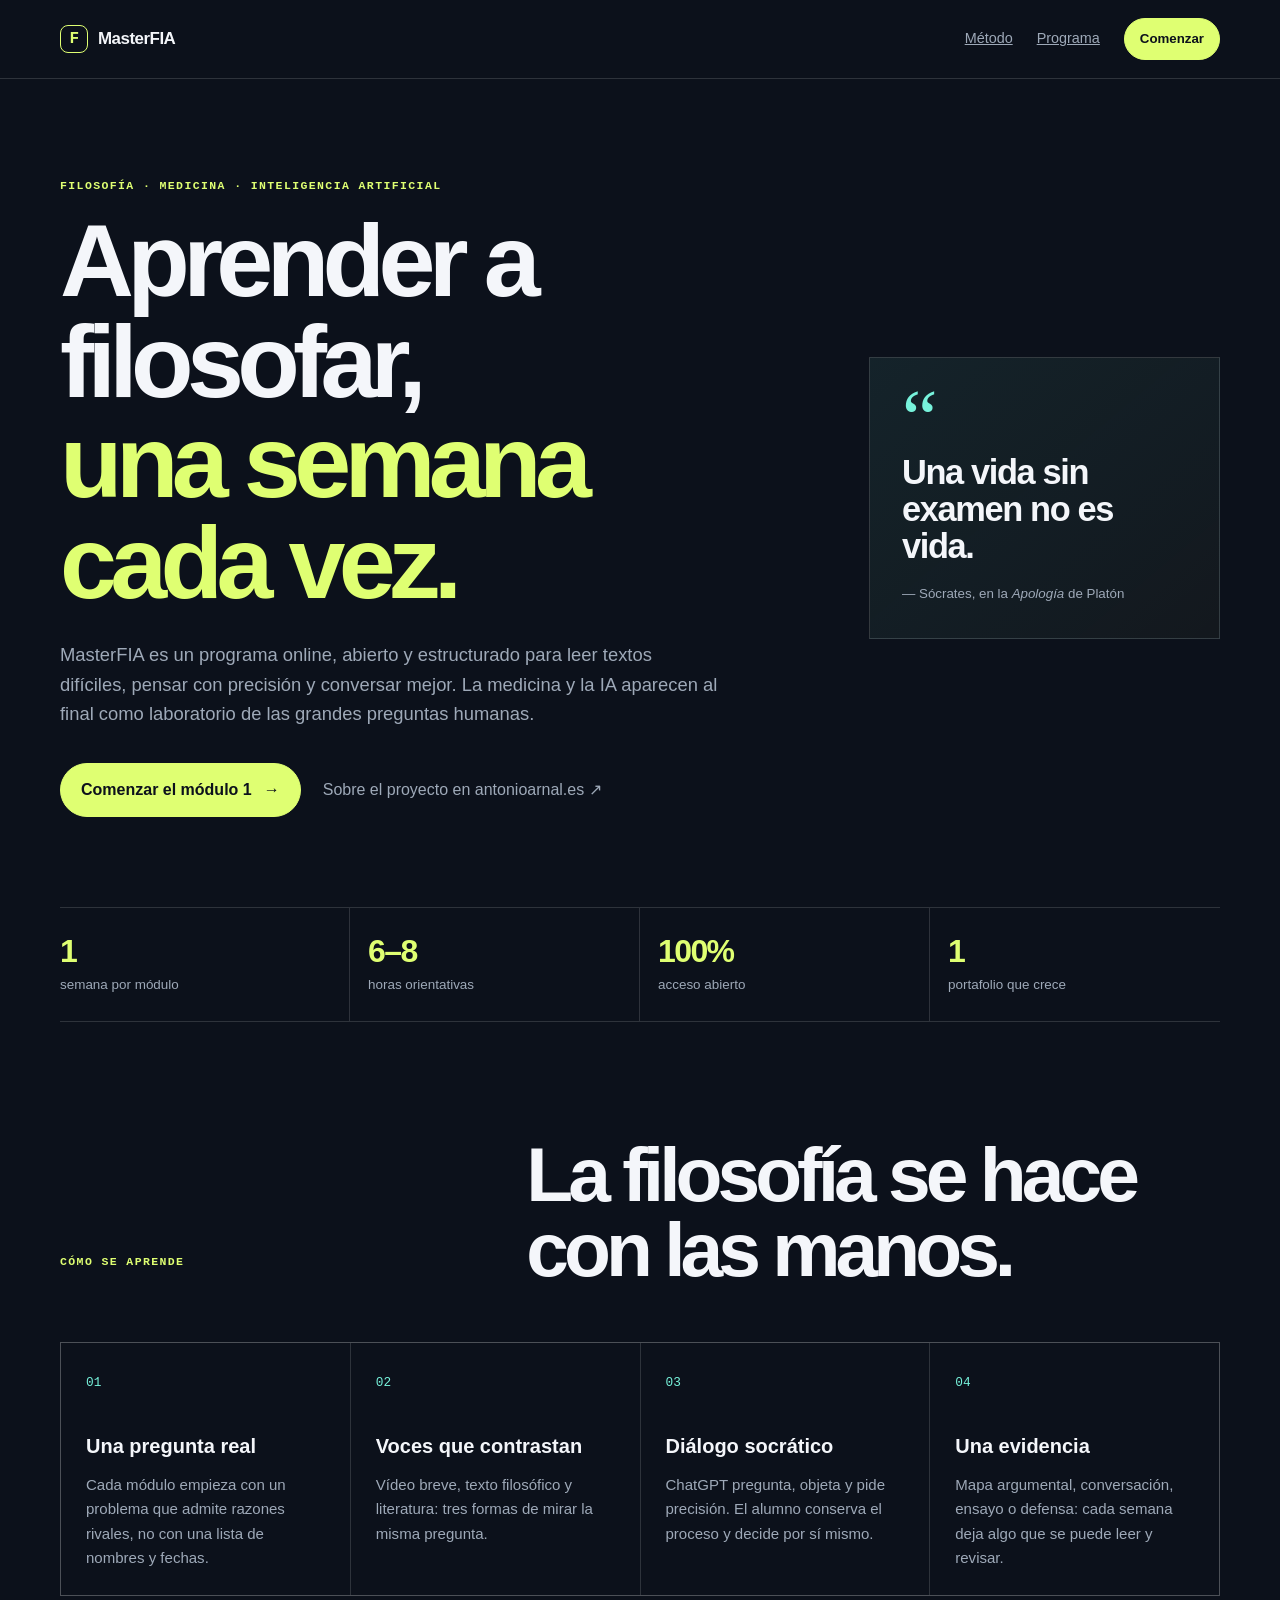
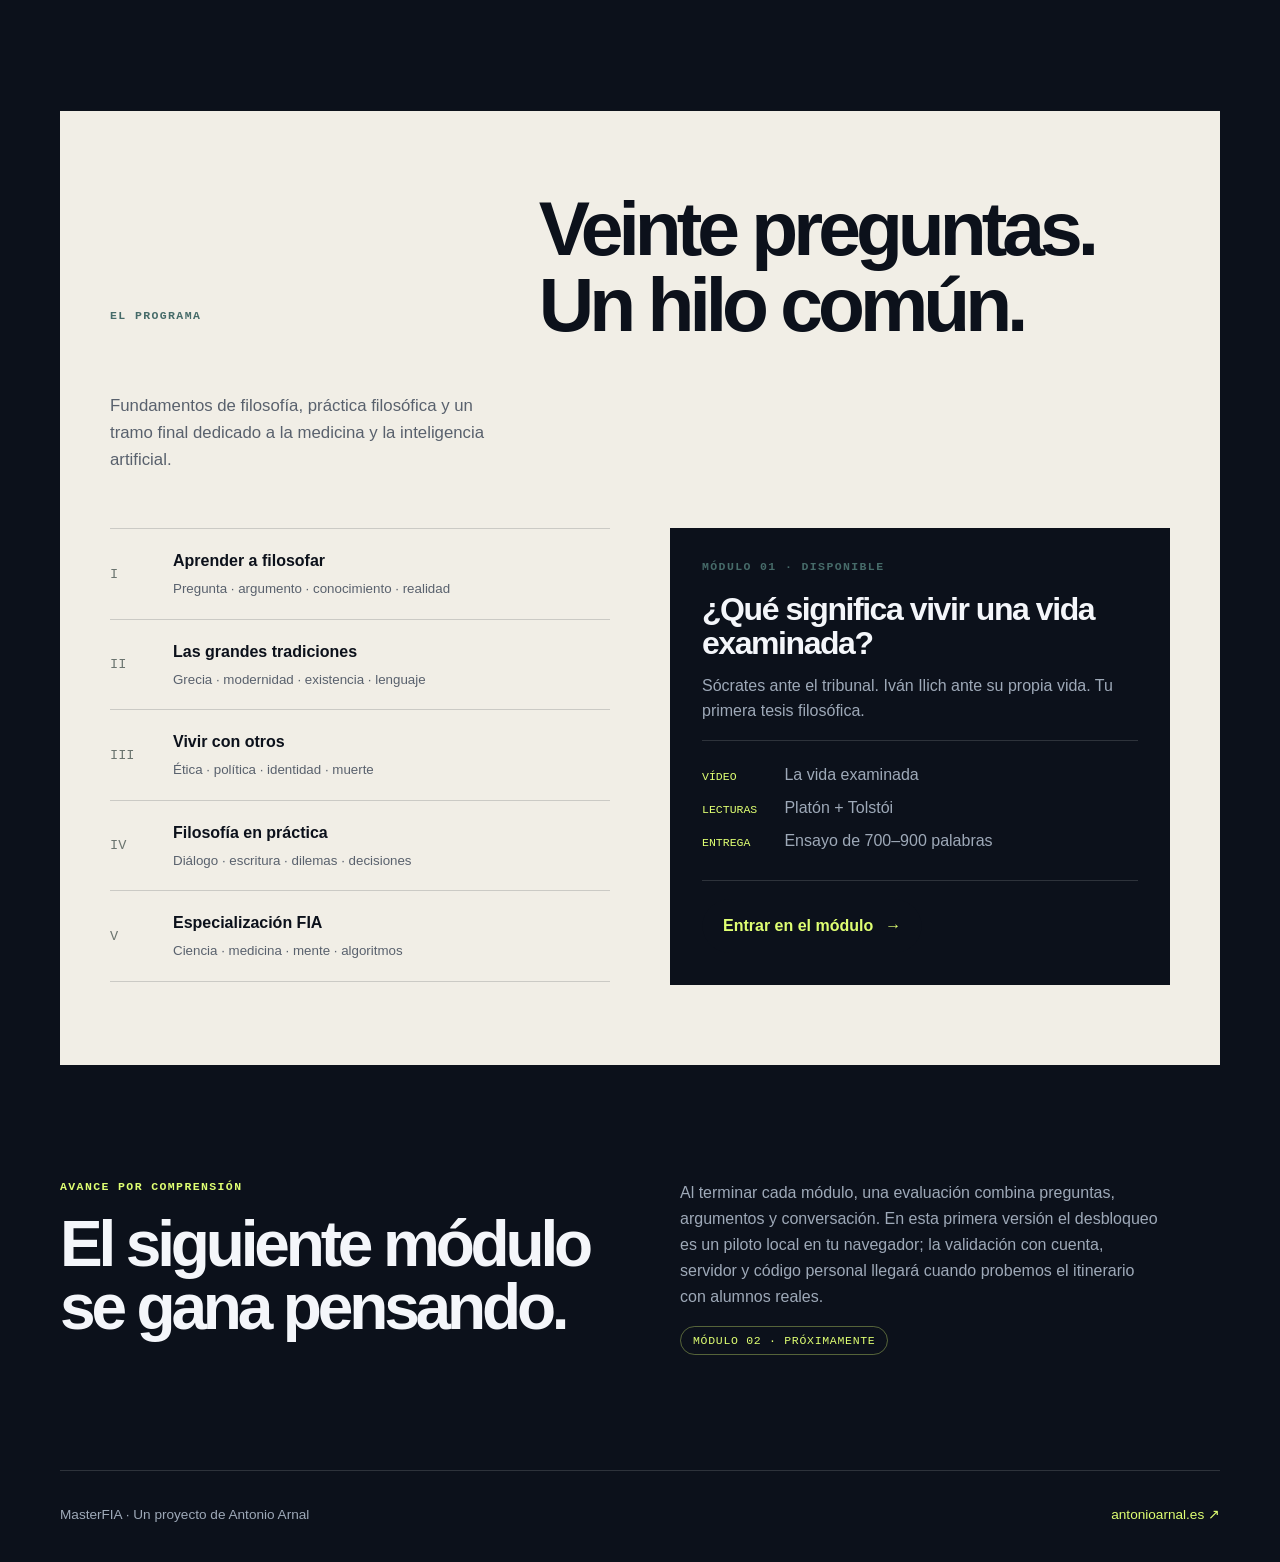
==== index.html @ ed9ee3cd "Create MasterFIA module 1 pilot" ====
<!doctype html>
<html lang="es">
<head>
  <meta charset="utf-8">
  <meta name="viewport" content="width=device-width, initial-scale=1">
  <meta name="description" content="MasterFIA: una formación filosófica abierta, una pregunta y una semana cada vez.">
  <meta name="theme-color" content="#0c111b">
  <title>MasterFIA · Filosofía, Medicina e Inteligencia Artificial</title>
  <link rel="stylesheet" href="assets/masterfia.css">
</head>
<body>
  <a class="skip-link" href="#contenido">Saltar al contenido</a>
  <header class="site-header">
    <a class="brand" href="./"><span class="brand-mark">F</span><span>MasterFIA</span></a>
    <nav aria-label="Navegación principal">
      <a href="#metodo">Método</a>
      <a href="#programa">Programa</a>
      <a class="button button-small" href="modulo-1.html">Comenzar</a>
    </nav>
  </header>
  <main id="contenido">
    <section class="hero wrap">
      <div class="hero-copy">
        <p class="eyebrow">Filosofía · medicina · inteligencia artificial</p>
        <h1>Aprender a filosofar,<br><em>una semana cada vez.</em></h1>
        <p class="lede">MasterFIA es un programa online, abierto y estructurado para leer textos difíciles, pensar con precisión y conversar mejor. La medicina y la IA aparecen al final como laboratorio de las grandes preguntas humanas.</p>
        <div class="hero-actions"><a class="button" href="modulo-1.html">Comenzar el módulo 1 <span aria-hidden="true">→</span></a><a class="text-link" href="https://antonioarnal.es/MasterFIA.html">Sobre el proyecto en antonioarnal.es ↗</a></div>
      </div>
      <aside class="hero-note" aria-label="Idea central"><span class="quote-mark">“</span><p>Una vida sin examen no es vida.</p><small>— Sócrates, en la <i>Apología</i> de Platón</small></aside>
    </section>
    <section class="stats wrap" aria-label="Datos del programa"><div><strong>1</strong><span>semana por módulo</span></div><div><strong>6–8</strong><span>horas orientativas</span></div><div><strong>100%</strong><span>acceso abierto</span></div><div><strong>1</strong><span>portafolio que crece</span></div></section>
    <section class="section wrap" id="metodo"><div class="section-heading"><p class="eyebrow">Cómo se aprende</p><h2>La filosofía se hace<br>con las manos.</h2></div><div class="method-grid"><article><span class="step">01</span><h3>Una pregunta real</h3><p>Cada módulo empieza con un problema que admite razones rivales, no con una lista de nombres y fechas.</p></article><article><span class="step">02</span><h3>Voces que contrastan</h3><p>Vídeo breve, texto filosófico y literatura: tres formas de mirar la misma pregunta.</p></article><article><span class="step">03</span><h3>Diálogo socrático</h3><p>ChatGPT pregunta, objeta y pide precisión. El alumno conserva el proceso y decide por sí mismo.</p></article><article><span class="step">04</span><h3>Una evidencia</h3><p>Mapa argumental, conversación, ensayo o defensa: cada semana deja algo que se puede leer y revisar.</p></article></div></section>
    <section class="section section-paper wrap" id="programa"><div class="section-heading"><p class="eyebrow">El programa</p><h2>Veinte preguntas.<br>Un hilo común.</h2><p class="section-copy">Fundamentos de filosofía, práctica filosófica y un tramo final dedicado a la medicina y la inteligencia artificial.</p></div><div class="program-layout"><div class="program-list"><div><span>I</span><p><strong>Aprender a filosofar</strong><small>Pregunta · argumento · conocimiento · realidad</small></p></div><div><span>II</span><p><strong>Las grandes tradiciones</strong><small>Grecia · modernidad · existencia · lenguaje</small></p></div><div><span>III</span><p><strong>Vivir con otros</strong><small>Ética · política · identidad · muerte</small></p></div><div><span>IV</span><p><strong>Filosofía en práctica</strong><small>Diálogo · escritura · dilemas · decisiones</small></p></div><div><span>V</span><p><strong>Especialización FIA</strong><small>Ciencia · medicina · mente · algoritmos</small></p></div></div><article class="module-card"><p class="eyebrow">Módulo 01 · disponible</p><h3>¿Qué significa vivir una vida examinada?</h3><p>Sócrates ante el tribunal. Iván Ilich ante su propia vida. Tu primera tesis filosófica.</p><ul><li><span>Vídeo</span> La vida examinada</li><li><span>Lecturas</span> Platón + Tolstói</li><li><span>Entrega</span> Ensayo de 700–900 palabras</li></ul><a class="button button-dark" href="modulo-1.html">Entrar en el módulo <span aria-hidden="true">→</span></a></article></div></section>
    <section class="section wrap unlock-section"><div><p class="eyebrow">Avance por comprensión</p><h2>El siguiente módulo<br>se gana pensando.</h2></div><div class="unlock-copy"><p>Al terminar cada módulo, una evaluación combina preguntas, argumentos y conversación. En esta primera versión el desbloqueo es un piloto local en tu navegador; la validación con cuenta, servidor y código personal llegará cuando probemos el itinerario con alumnos reales.</p><span class="locked-pill">Módulo 02 · Próximamente</span></div></section>
  </main>
  <footer class="site-footer wrap"><span>MasterFIA · Un proyecto de Antonio Arnal</span><a href="https://antonioarnal.es">antonioarnal.es ↗</a></footer>
</body>
</html>
---- assets/masterfia.css ----
:root {
  --ink: #0c111b;
  --ink-soft: #141d2b;
  --paper: #f1eee6;
  --paper-soft: #e6e1d5;
  --text: #f4f6fa;
  --muted: #9ea9b8;
  --ink-muted: #59616d;
  --acid: #dfff72;
  --cyan: #77f2db;
  --line: rgba(255,255,255,.14);
  --dark-line: rgba(12,17,27,.16);
  --display: Arial, "Segoe UI", sans-serif;
  --body: "Segoe UI", Arial, sans-serif;
  --mono: Consolas, "Cascadia Mono", monospace;
  --max: 1160px;
}
* { box-sizing: border-box; }
html { scroll-behavior: smooth; }
body { margin: 0; background: var(--ink); color: var(--text); font: 16px/1.62 var(--body); }
a { color: inherit; }
.skip-link { position: absolute; left: -9999px; top: 10px; z-index: 10; background: var(--acid); color: var(--ink); padding: 10px 14px; }
.skip-link:focus { left: 10px; }
.wrap { width: min(calc(100% - 40px), var(--max)); margin-inline: auto; }
.site-header { min-height: 78px; padding: 18px max(20px, calc((100vw - var(--max)) / 2)); display: flex; align-items: center; justify-content: space-between; border-bottom: 1px solid var(--line); }
.site-header nav { display: flex; gap: 24px; align-items: center; color: var(--muted); font-size: .9rem; }
.site-header nav a:not(.button):hover, .text-link:hover, .resource-link:hover, .outline-link:hover { color: var(--acid); }
.brand { display: inline-flex; gap: 10px; align-items: center; text-decoration: none; font: 800 1.06rem var(--display); letter-spacing: -.03em; }
.brand-mark { display: inline-grid; width: 28px; height: 28px; place-items: center; border: 1px solid var(--acid); border-radius: 8px; color: var(--acid); font: 700 1rem var(--mono); }
.button { display: inline-flex; align-items: center; justify-content: center; gap: 12px; border: 1px solid var(--acid); border-radius: 999px; background: var(--acid); color: var(--ink); padding: 13px 20px; font-weight: 800; text-decoration: none; cursor: pointer; transition: transform .2s, background .2s; }
.button:hover { transform: translateY(-2px); background: #e9ff9a; }
.button-small { padding: 9px 15px; font-size: .83rem; }
.button-dark { background: var(--ink); color: var(--acid); border-color: var(--ink); }
.button-dark:hover { background: var(--ink-soft); }
.text-link, .resource-link, .outline-link { color: var(--muted); text-decoration: none; }
.hero { min-height: 610px; display: grid; grid-template-columns: minmax(0, 1.35fr) minmax(260px, .65fr); align-items: center; gap: 80px; padding-block: 100px 90px; }
.eyebrow { margin: 0 0 18px; color: var(--acid); font: 700 .72rem/1.3 var(--mono); letter-spacing: .12em; text-transform: uppercase; }
h1, h2, h3, p { margin-top: 0; }
h1, h2 { font-family: var(--display); letter-spacing: -.065em; line-height: .98; }
h1 { max-width: 740px; margin-bottom: 27px; font-size: clamp(3.3rem, 8vw, 7.5rem); }
h1 em, h2 em { color: var(--acid); font-style: normal; }
.lede { max-width: 660px; color: var(--muted); font-size: 1.15rem; }
.hero-actions { display: flex; gap: 22px; flex-wrap: wrap; align-items: center; margin-top: 34px; }
.hero-note { border: 1px solid var(--line); padding: 32px; background: linear-gradient(140deg, rgba(119,242,219,.08), rgba(223,255,114,.03)); }
.quote-mark { display: block; color: var(--cyan); font: 5rem/.7 Georgia, serif; }
.hero-note p { margin: 8px 0 14px; font: 700 clamp(1.5rem, 3vw, 2.15rem)/1.08 var(--display); letter-spacing: -.04em; }
.hero-note small { color: var(--muted); }
.stats { display: grid; grid-template-columns: repeat(4, 1fr); border-top: 1px solid var(--line); border-bottom: 1px solid var(--line); }
.stats div { display: grid; gap: 4px; padding: 25px 18px; border-right: 1px solid var(--line); }
.stats div:first-child { padding-left: 0; }
.stats div:last-child { border-right: 0; }
.stats strong { font: 700 2rem var(--display); color: var(--acid); letter-spacing: -.05em; }
.stats span { color: var(--muted); font-size: .84rem; }
.section { padding-block: 115px; }
.section-heading { display: grid; grid-template-columns: .75fr 1.25fr; align-items: end; gap: 50px; margin-bottom: 55px; }
.section-heading h2 { margin: 0; font-size: clamp(2.8rem, 6vw, 5.4rem); }
.section-copy { max-width: 430px; margin: 0; color: var(--ink-muted); font-size: 1.05rem; }
.method-grid { display: grid; grid-template-columns: repeat(4, 1fr); gap: 1px; background: var(--line); border: 1px solid var(--line); }
.method-grid article { min-height: 245px; padding: 25px; background: var(--ink); }
.step { color: var(--cyan); font: .8rem var(--mono); }
.method-grid h3 { margin: 36px 0 10px; font-size: 1.25rem; }
.method-grid p { color: var(--muted); margin-bottom: 0; font-size: .94rem; }
.section-paper { background: var(--paper); color: var(--ink); padding: 80px 50px; }
.section-paper .eyebrow { color: #466b69; }
.program-layout { display: grid; grid-template-columns: 1fr 1fr; gap: 60px; align-items: start; }
.program-list { border-top: 1px solid var(--dark-line); }
.program-list > div { display: grid; grid-template-columns: 45px 1fr; gap: 18px; align-items: center; padding: 19px 0; border-bottom: 1px solid var(--dark-line); }
.program-list > div > span { color: #6b746f; font: .85rem var(--mono); }
.program-list p { margin: 0; display: grid; gap: 4px; }
.program-list strong { font-size: 1rem; }
.program-list small { color: var(--ink-muted); }
.module-card { padding: 32px; background: var(--ink); color: var(--text); }
.module-card h3 { margin: 0 0 12px; font: 700 2rem/1.05 var(--display); letter-spacing: -.045em; }
.module-card > p:not(.eyebrow) { color: var(--muted); }
.module-card ul { list-style: none; padding: 14px 0 19px; margin: 0 0 18px; border-top: 1px solid var(--line); border-bottom: 1px solid var(--line); }
.module-card li { margin: 7px 0; color: var(--muted); }
.module-card li span { display: inline-block; width: 78px; color: var(--acid); font: .72rem var(--mono); text-transform: uppercase; }
.unlock-section { display: grid; grid-template-columns: 1fr 1fr; gap: 80px; border-bottom: 1px solid var(--line); }
.unlock-section h2 { margin: 0; font-size: clamp(2.7rem, 5vw, 4.6rem); }
.unlock-copy { max-width: 480px; color: var(--muted); }
.locked-pill { display: inline-flex; border: 1px solid rgba(223,255,114,.35); border-radius: 999px; padding: 7px 12px; color: var(--acid); font: .72rem var(--mono); letter-spacing: .06em; text-transform: uppercase; }
.site-footer { min-height: 90px; display: flex; align-items: center; justify-content: space-between; gap: 20px; color: var(--muted); font-size: .85rem; }
.site-footer a { color: var(--acid); text-decoration: none; }
.module-page { padding-bottom: 60px; }
.breadcrumb { padding-block: 24px; color: var(--muted); font: .8rem var(--mono); display: flex; gap: 12px; }
.breadcrumb a { color: var(--acid); text-decoration: none; }
.module-hero { display: grid; grid-template-columns: minmax(0, 1.35fr) minmax(260px, .65fr); gap: 70px; align-items: end; padding-block: 60px 70px; }
.module-hero h1 { font-size: clamp(3rem, 7vw, 6.6rem); margin-bottom: 22px; }
.module-progress { padding: 22px; border: 1px solid var(--line); color: var(--muted); }
.module-progress > span { display: block; margin-bottom: 15px; font: .72rem var(--mono); text-transform: uppercase; letter-spacing: .08em; }
.module-progress strong { display: block; margin-top: 10px; color: var(--acid); font-size: .88rem; }
.progress-track { height: 8px; background: rgba(255,255,255,.12); }
.progress-track i { display: block; width: 0; height: 100%; background: var(--acid); transition: width .3s; }
.notice { padding: 18px 22px; margin-bottom: 60px; border-left: 3px solid var(--cyan); background: rgba(119,242,219,.07); color: var(--muted); }
.notice strong { color: var(--cyan); }
.content-grid { display: grid; grid-template-columns: minmax(0, 1fr) 310px; gap: 55px; align-items: start; }
.main-column { display: grid; gap: 18px; }
.lesson-card { display: grid; grid-template-columns: 64px 1fr; gap: 18px; padding: 30px; border: 1px solid var(--line); background: rgba(20,29,43,.65); }
.lesson-card h2 { margin-bottom: 10px; font-size: clamp(2rem, 4vw, 3.3rem); }
.lesson-card p { color: var(--muted); }
.card-number { color: var(--cyan); font: .8rem var(--mono); }
.lesson-card label { display: block; margin-top: 22px; color: var(--text); font-weight: 700; }
.lesson-card label span { color: var(--muted); font-size: .8rem; font-weight: 400; }
textarea { width: 100%; margin-top: 8px; border: 1px solid var(--line); border-radius: 5px; background: rgba(9,12,18,.65); color: var(--text); padding: 12px; resize: vertical; }
textarea:focus { border-color: var(--acid); outline: 2px solid rgba(223,255,114,.2); }
.video-frame { margin: 21px 0 10px; aspect-ratio: 16 / 9; background: #05070a; }
.video-frame iframe { width: 100%; height: 100%; border: 0; }
.resource-link { display: inline-block; margin-bottom: 20px; font-size: .88rem; }
details { margin: 10px 0 18px; color: var(--muted); }
summary { cursor: pointer; color: var(--cyan); }
.resource-actions { display: flex; gap: 10px; flex-wrap: wrap; align-items: center; margin: 18px 0; }
.resource-actions .button, .resource-actions .outline-link { font-size: .82rem; }
.outline-link { display: inline-block; border-bottom: 1px solid currentColor; }
.source-note { margin: 14px 0 0; color: var(--muted) !important; font-size: .79rem; }
.prompt-box { position: relative; margin-top: 18px; padding: 14px; border: 1px solid rgba(119,242,219,.25); background: #080d15; }
.prompt-box pre { margin: 0; color: #cbd4df; white-space: pre-wrap; font: .76rem/1.55 var(--mono); max-height: 360px; overflow: auto; }
.copy-button { margin-top: 14px; border: 1px solid var(--cyan); background: transparent; color: var(--cyan); border-radius: 999px; padding: 7px 12px; cursor: pointer; font: .72rem var(--mono); }
.copy-button:hover { background: var(--cyan); color: var(--ink); }
.check-row { display: flex !important; gap: 10px; align-items: center; font-weight: 400 !important; }
.check-row input { accent-color: var(--acid); }
.essay-prompts { margin: 20px 0; padding: 15px; border-left: 2px solid var(--acid); background: rgba(223,255,114,.05); }
.essay-prompts p { margin: 5px 0; color: var(--text); font-size: .92rem; }
.validation-result { margin-top: 18px; padding: 0; color: var(--acid); }
.validation-result.success, .validation-result.retry { padding: 14px; border: 1px solid rgba(223,255,114,.4); }
.validation-result.retry { border-color: rgba(255,154,105,.6); color: #ffb18e; }
.side-column { display: grid; gap: 18px; position: sticky; top: 20px; }
.side-card { padding: 22px; border: 1px solid var(--line); background: rgba(20,29,43,.65); }
.side-card h3 { font: 700 1.35rem/1.1 var(--display); letter-spacing: -.04em; }
.side-card > a:not(.outline-link) { display: block; margin: 12px 0; color: var(--acid); text-decoration: none; }
.side-card ul { padding-left: 20px; color: var(--muted); }
.locked-card { border-color: rgba(223,255,114,.25); }
@media (max-width: 820px) {
  .site-header nav a:not(.button) { display: none; }
  .hero, .module-hero, .program-layout, .unlock-section { grid-template-columns: 1fr; gap: 40px; }
  .hero { padding-block: 70px; }
  .hero-note { max-width: 480px; }
  .stats { grid-template-columns: repeat(2, 1fr); }
  .stats div:nth-child(2) { border-right: 0; }
  .stats div:nth-child(3), .stats div:nth-child(4) { border-top: 1px solid var(--line); }
  .stats div:nth-child(3) { padding-left: 0; }
  .section-heading { grid-template-columns: 1fr; gap: 16px; margin-bottom: 35px; }
  .method-grid { grid-template-columns: repeat(2, 1fr); }
  .section-paper { padding-inline: 25px; }
  .content-grid { grid-template-columns: 1fr; }
  .side-column { position: static; }
}
@media (max-width: 520px) {
  .wrap { width: min(calc(100% - 28px), var(--max)); }
  .site-header { padding-inline: 14px; }
  h1 { font-size: clamp(2.8rem, 15vw, 4.5rem); }
  .hero-actions { align-items: stretch; flex-direction: column; }
  .hero-actions .button { width: 100%; }
  .stats div { padding-inline: 10px; }
  .method-grid { grid-template-columns: 1fr; }
  .lesson-card { grid-template-columns: 1fr; padding: 22px; }
  .card-number { margin-bottom: -6px; }
  .site-footer { flex-direction: column; justify-content: center; align-items: flex-start; padding-block: 24px; }
}
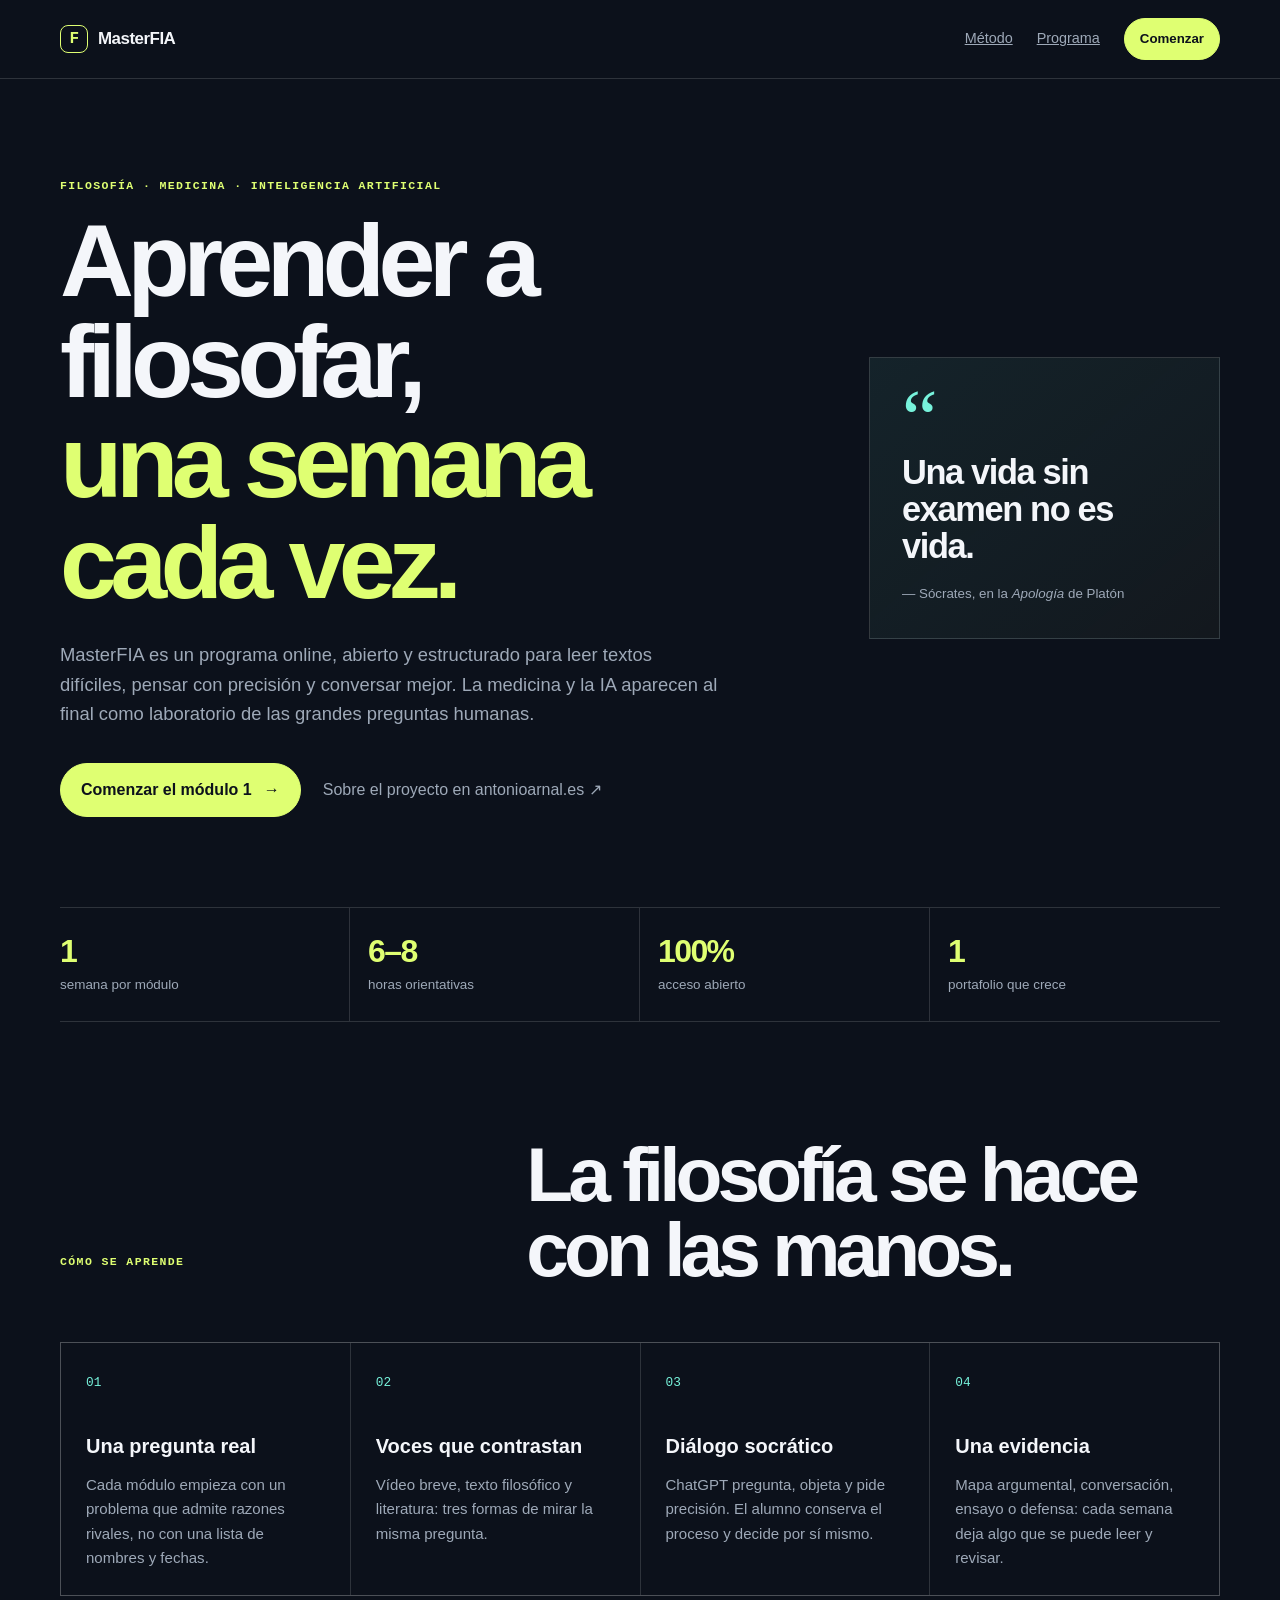
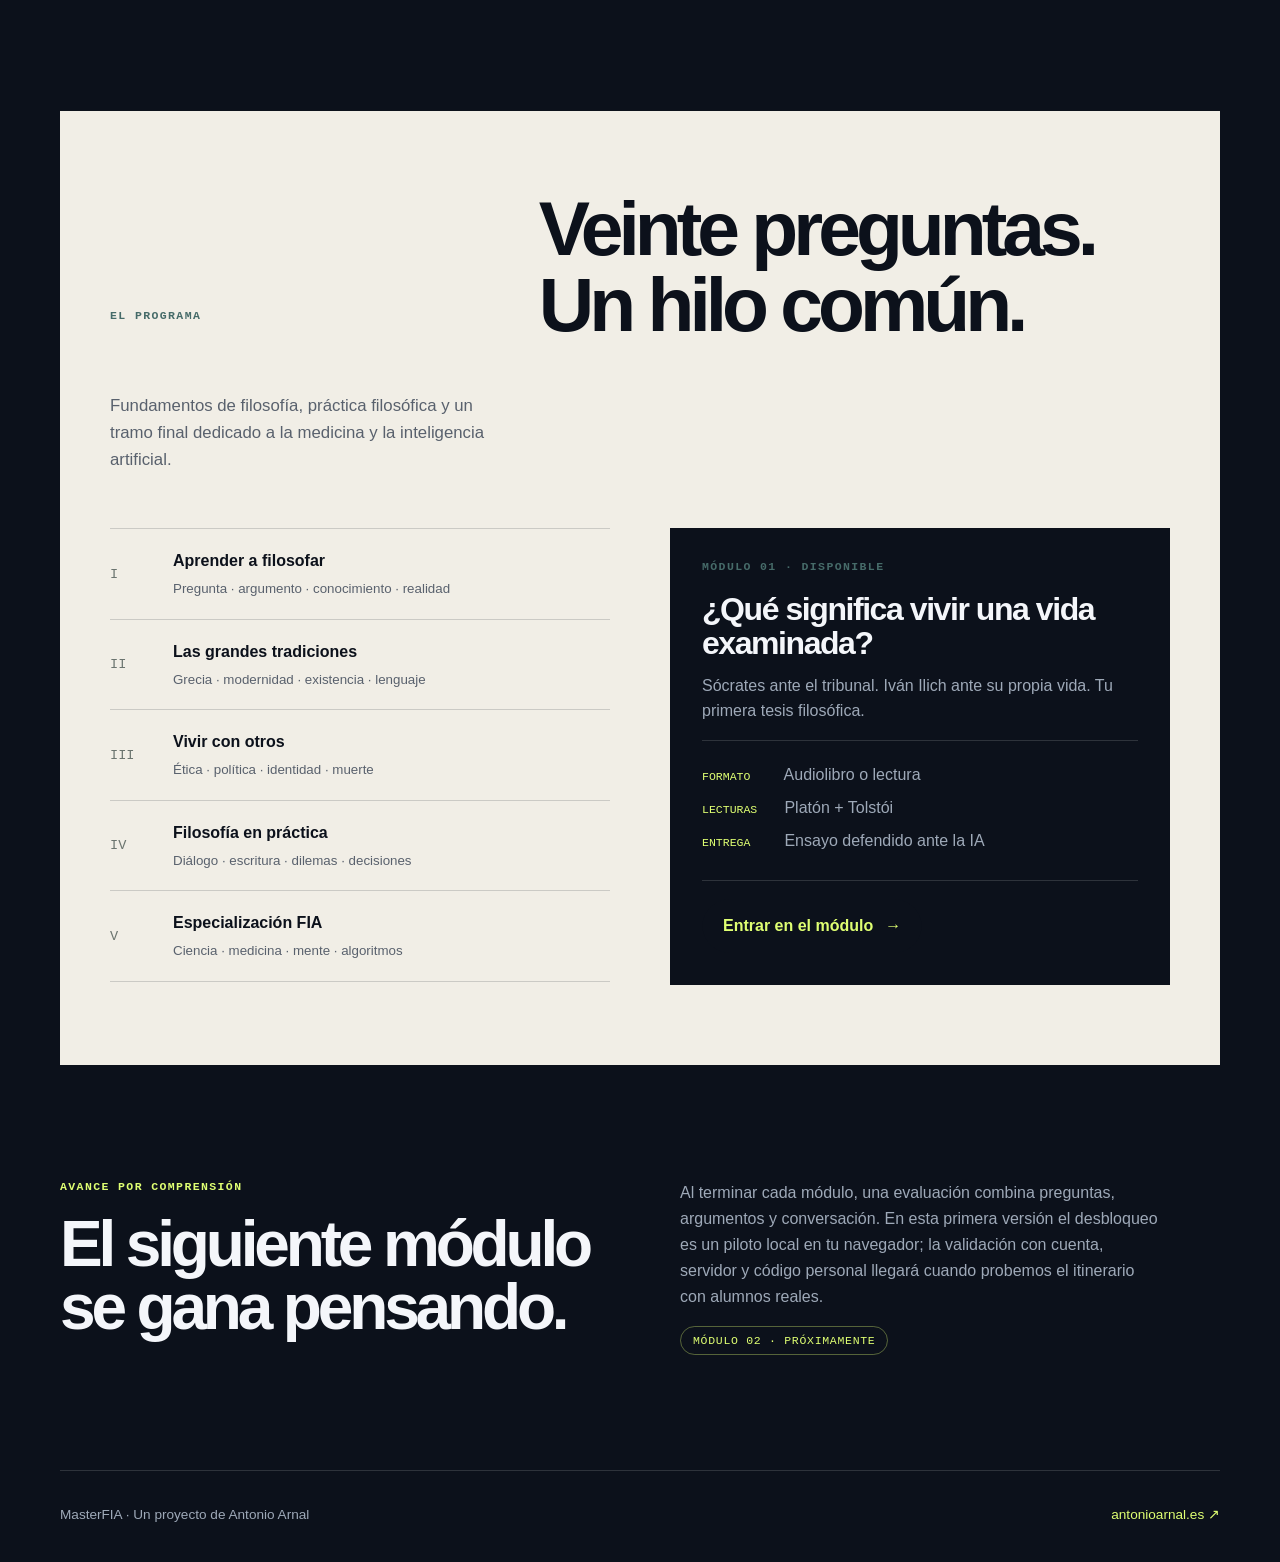
==== commit 35499c92: "Restructure module around AI assessment" ====
--- a/index.html
+++ b/index.html
@@ -30,7 +30,7 @@
     </section>
     <section class="stats wrap" aria-label="Datos del programa"><div><strong>1</strong><span>semana por módulo</span></div><div><strong>6–8</strong><span>horas orientativas</span></div><div><strong>100%</strong><span>acceso abierto</span></div><div><strong>1</strong><span>portafolio que crece</span></div></section>
     <section class="section wrap" id="metodo"><div class="section-heading"><p class="eyebrow">Cómo se aprende</p><h2>La filosofía se hace<br>con las manos.</h2></div><div class="method-grid"><article><span class="step">01</span><h3>Una pregunta real</h3><p>Cada módulo empieza con un problema que admite razones rivales, no con una lista de nombres y fechas.</p></article><article><span class="step">02</span><h3>Voces que contrastan</h3><p>Vídeo breve, texto filosófico y literatura: tres formas de mirar la misma pregunta.</p></article><article><span class="step">03</span><h3>Diálogo socrático</h3><p>ChatGPT pregunta, objeta y pide precisión. El alumno conserva el proceso y decide por sí mismo.</p></article><article><span class="step">04</span><h3>Una evidencia</h3><p>Mapa argumental, conversación, ensayo o defensa: cada semana deja algo que se puede leer y revisar.</p></article></div></section>
-    <section class="section section-paper wrap" id="programa"><div class="section-heading"><p class="eyebrow">El programa</p><h2>Veinte preguntas.<br>Un hilo común.</h2><p class="section-copy">Fundamentos de filosofía, práctica filosófica y un tramo final dedicado a la medicina y la inteligencia artificial.</p></div><div class="program-layout"><div class="program-list"><div><span>I</span><p><strong>Aprender a filosofar</strong><small>Pregunta · argumento · conocimiento · realidad</small></p></div><div><span>II</span><p><strong>Las grandes tradiciones</strong><small>Grecia · modernidad · existencia · lenguaje</small></p></div><div><span>III</span><p><strong>Vivir con otros</strong><small>Ética · política · identidad · muerte</small></p></div><div><span>IV</span><p><strong>Filosofía en práctica</strong><small>Diálogo · escritura · dilemas · decisiones</small></p></div><div><span>V</span><p><strong>Especialización FIA</strong><small>Ciencia · medicina · mente · algoritmos</small></p></div></div><article class="module-card"><p class="eyebrow">Módulo 01 · disponible</p><h3>¿Qué significa vivir una vida examinada?</h3><p>Sócrates ante el tribunal. Iván Ilich ante su propia vida. Tu primera tesis filosófica.</p><ul><li><span>Vídeo</span> La vida examinada</li><li><span>Lecturas</span> Platón + Tolstói</li><li><span>Entrega</span> Ensayo de 700–900 palabras</li></ul><a class="button button-dark" href="modulo-1.html">Entrar en el módulo <span aria-hidden="true">→</span></a></article></div></section>
+    <section class="section section-paper wrap" id="programa"><div class="section-heading"><p class="eyebrow">El programa</p><h2>Veinte preguntas.<br>Un hilo común.</h2><p class="section-copy">Fundamentos de filosofía, práctica filosófica y un tramo final dedicado a la medicina y la inteligencia artificial.</p></div><div class="program-layout"><div class="program-list"><div><span>I</span><p><strong>Aprender a filosofar</strong><small>Pregunta · argumento · conocimiento · realidad</small></p></div><div><span>II</span><p><strong>Las grandes tradiciones</strong><small>Grecia · modernidad · existencia · lenguaje</small></p></div><div><span>III</span><p><strong>Vivir con otros</strong><small>Ética · política · identidad · muerte</small></p></div><div><span>IV</span><p><strong>Filosofía en práctica</strong><small>Diálogo · escritura · dilemas · decisiones</small></p></div><div><span>V</span><p><strong>Especialización FIA</strong><small>Ciencia · medicina · mente · algoritmos</small></p></div></div><article class="module-card"><p class="eyebrow">Módulo 01 · disponible</p><h3>¿Qué significa vivir una vida examinada?</h3><p>Sócrates ante el tribunal. Iván Ilich ante su propia vida. Tu primera tesis filosófica.</p><ul><li><span>Formato</span> Audiolibro o lectura</li><li><span>Lecturas</span> Platón + Tolstói</li><li><span>Entrega</span> Ensayo defendido ante la IA</li></ul><a class="button button-dark" href="modulo-1.html">Entrar en el módulo <span aria-hidden="true">→</span></a></article></div></section>
     <section class="section wrap unlock-section"><div><p class="eyebrow">Avance por comprensión</p><h2>El siguiente módulo<br>se gana pensando.</h2></div><div class="unlock-copy"><p>Al terminar cada módulo, una evaluación combina preguntas, argumentos y conversación. En esta primera versión el desbloqueo es un piloto local en tu navegador; la validación con cuenta, servidor y código personal llegará cuando probemos el itinerario con alumnos reales.</p><span class="locked-pill">Módulo 02 · Próximamente</span></div></section>
   </main>
   <footer class="site-footer wrap"><span>MasterFIA · Un proyecto de Antonio Arnal</span><a href="https://antonioarnal.es">antonioarnal.es ↗</a></footer>
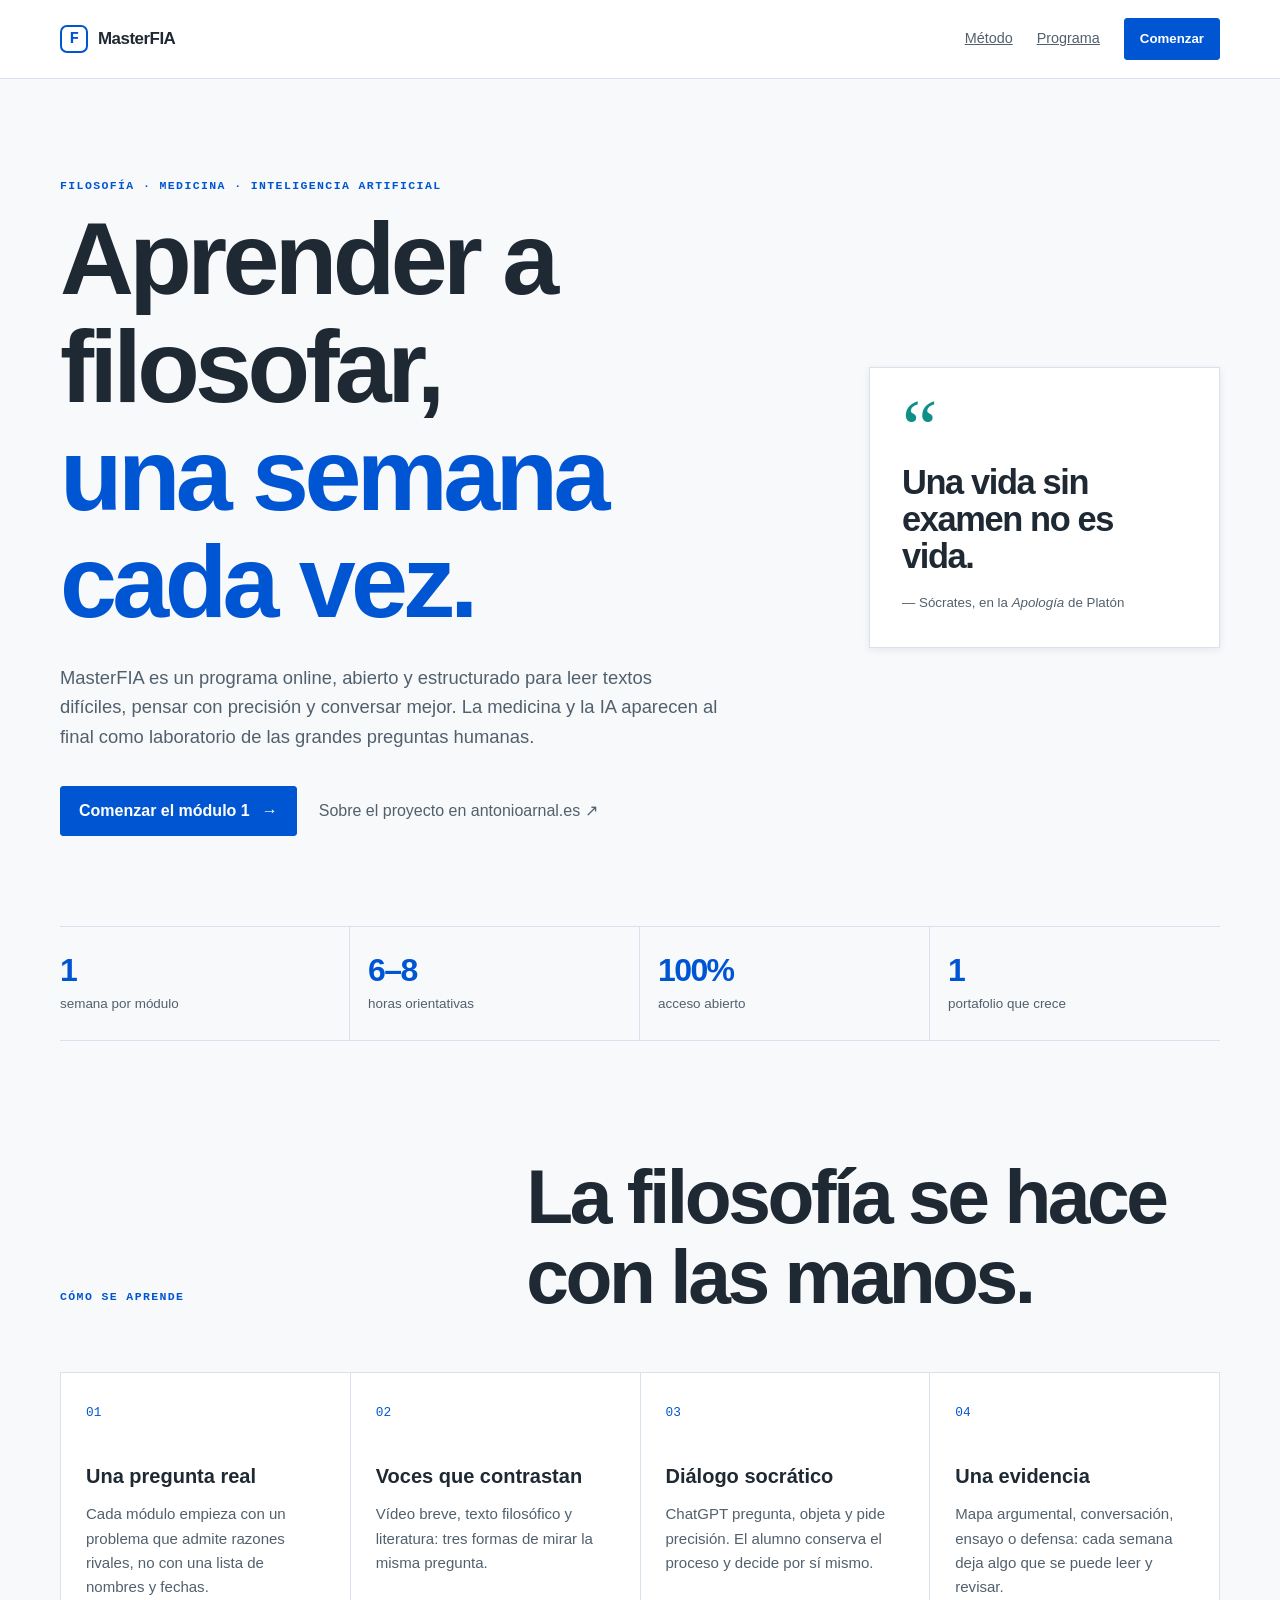
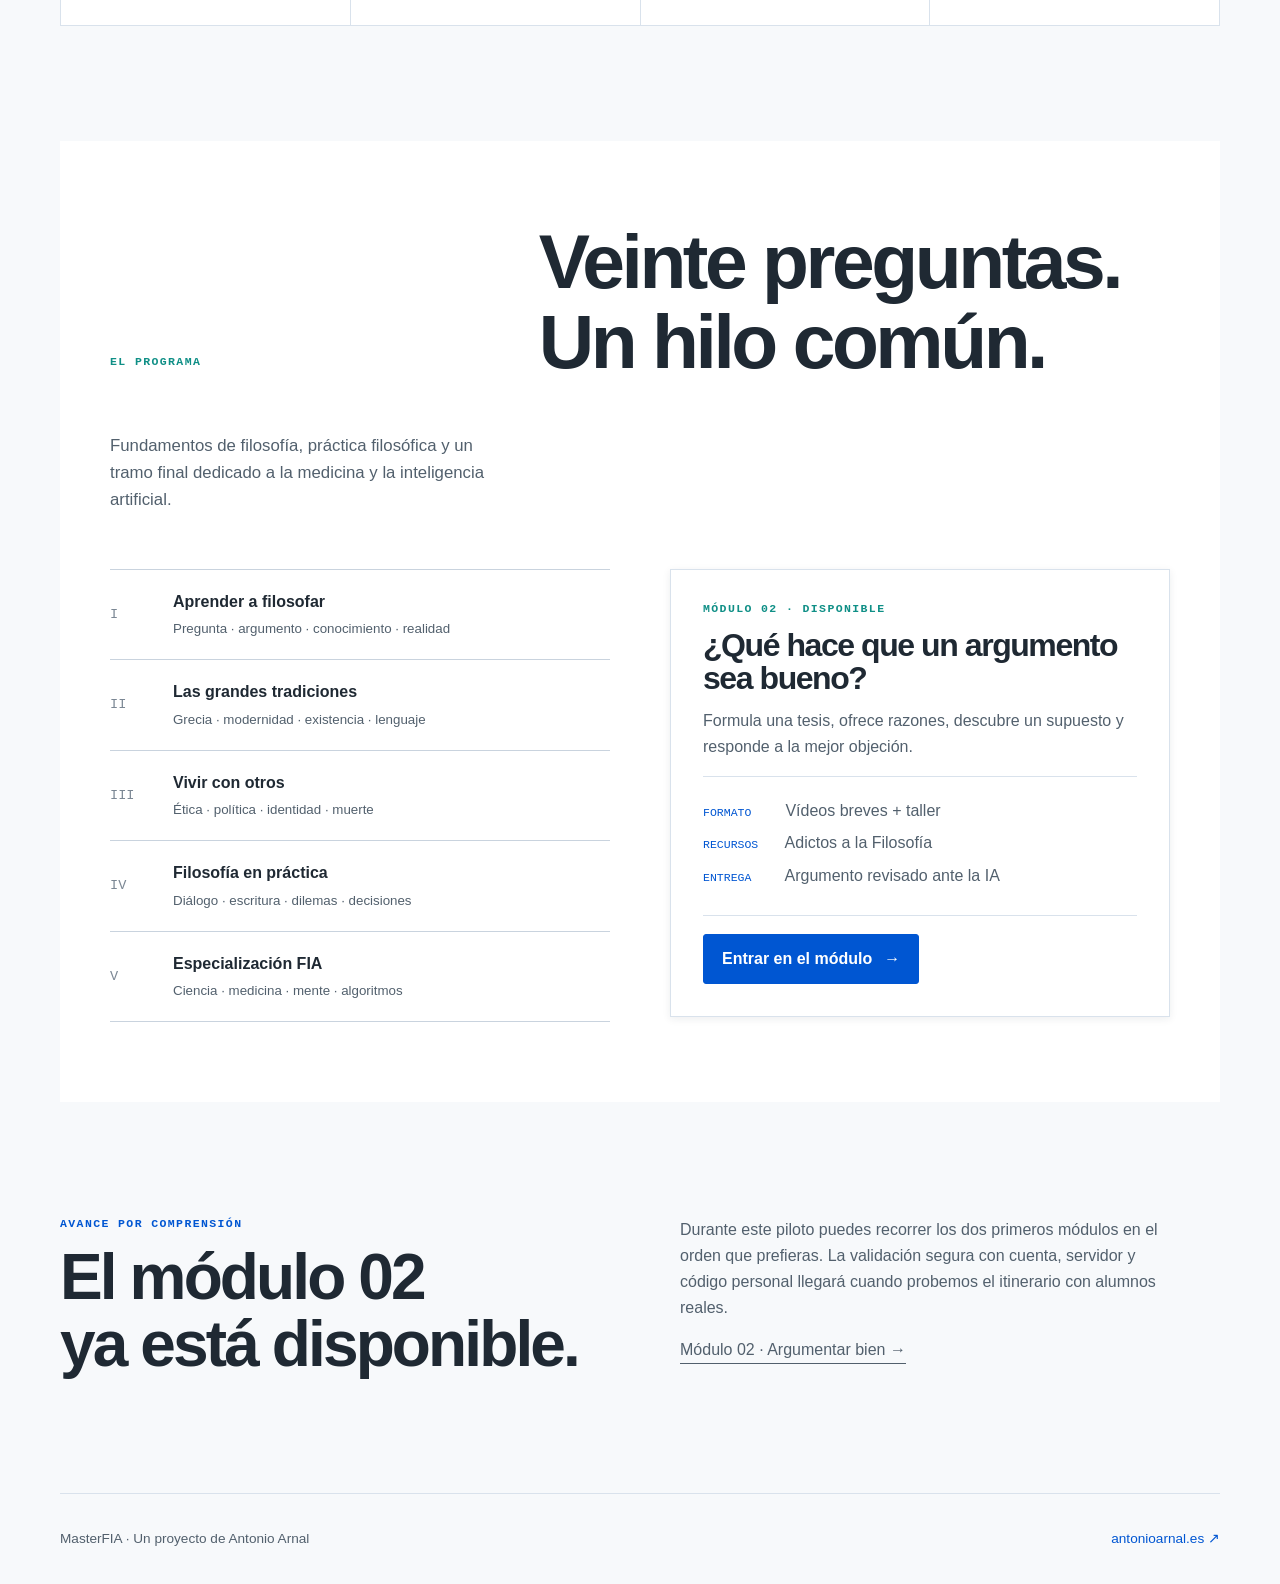
==== commit d1548b51: "Añade y desbloquea el módulo 2 de MasterFIA" ====
--- a/index.html
+++ b/index.html
@@ -30,8 +30,8 @@
     </section>
     <section class="stats wrap" aria-label="Datos del programa"><div><strong>1</strong><span>semana por módulo</span></div><div><strong>6–8</strong><span>horas orientativas</span></div><div><strong>100%</strong><span>acceso abierto</span></div><div><strong>1</strong><span>portafolio que crece</span></div></section>
     <section class="section wrap" id="metodo"><div class="section-heading"><p class="eyebrow">Cómo se aprende</p><h2>La filosofía se hace<br>con las manos.</h2></div><div class="method-grid"><article><span class="step">01</span><h3>Una pregunta real</h3><p>Cada módulo empieza con un problema que admite razones rivales, no con una lista de nombres y fechas.</p></article><article><span class="step">02</span><h3>Voces que contrastan</h3><p>Vídeo breve, texto filosófico y literatura: tres formas de mirar la misma pregunta.</p></article><article><span class="step">03</span><h3>Diálogo socrático</h3><p>ChatGPT pregunta, objeta y pide precisión. El alumno conserva el proceso y decide por sí mismo.</p></article><article><span class="step">04</span><h3>Una evidencia</h3><p>Mapa argumental, conversación, ensayo o defensa: cada semana deja algo que se puede leer y revisar.</p></article></div></section>
-    <section class="section section-paper wrap" id="programa"><div class="section-heading"><p class="eyebrow">El programa</p><h2>Veinte preguntas.<br>Un hilo común.</h2><p class="section-copy">Fundamentos de filosofía, práctica filosófica y un tramo final dedicado a la medicina y la inteligencia artificial.</p></div><div class="program-layout"><div class="program-list"><div><span>I</span><p><strong>Aprender a filosofar</strong><small>Pregunta · argumento · conocimiento · realidad</small></p></div><div><span>II</span><p><strong>Las grandes tradiciones</strong><small>Grecia · modernidad · existencia · lenguaje</small></p></div><div><span>III</span><p><strong>Vivir con otros</strong><small>Ética · política · identidad · muerte</small></p></div><div><span>IV</span><p><strong>Filosofía en práctica</strong><small>Diálogo · escritura · dilemas · decisiones</small></p></div><div><span>V</span><p><strong>Especialización FIA</strong><small>Ciencia · medicina · mente · algoritmos</small></p></div></div><article class="module-card"><p class="eyebrow">Módulo 01 · disponible</p><h3>¿Qué significa vivir una vida examinada?</h3><p>Sócrates ante el tribunal. Iván Ilich ante su propia vida. Tu primera tesis filosófica.</p><ul><li><span>Formato</span> Audiolibro o lectura</li><li><span>Lecturas</span> Platón + Tolstói</li><li><span>Entrega</span> Ensayo defendido ante la IA</li></ul><a class="button button-dark" href="modulo-1.html">Entrar en el módulo <span aria-hidden="true">→</span></a></article></div></section>
-    <section class="section wrap unlock-section"><div><p class="eyebrow">Avance por comprensión</p><h2>El siguiente módulo<br>se gana pensando.</h2></div><div class="unlock-copy"><p>Al terminar cada módulo, una evaluación combina preguntas, argumentos y conversación. En esta primera versión el desbloqueo es un piloto local en tu navegador; la validación con cuenta, servidor y código personal llegará cuando probemos el itinerario con alumnos reales.</p><span class="locked-pill">Módulo 02 · Próximamente</span></div></section>
+    <section class="section section-paper wrap" id="programa"><div class="section-heading"><p class="eyebrow">El programa</p><h2>Veinte preguntas.<br>Un hilo común.</h2><p class="section-copy">Fundamentos de filosofía, práctica filosófica y un tramo final dedicado a la medicina y la inteligencia artificial.</p></div><div class="program-layout"><div class="program-list"><div><span>I</span><p><strong>Aprender a filosofar</strong><small>Pregunta · argumento · conocimiento · realidad</small></p></div><div><span>II</span><p><strong>Las grandes tradiciones</strong><small>Grecia · modernidad · existencia · lenguaje</small></p></div><div><span>III</span><p><strong>Vivir con otros</strong><small>Ética · política · identidad · muerte</small></p></div><div><span>IV</span><p><strong>Filosofía en práctica</strong><small>Diálogo · escritura · dilemas · decisiones</small></p></div><div><span>V</span><p><strong>Especialización FIA</strong><small>Ciencia · medicina · mente · algoritmos</small></p></div></div><article class="module-card"><p class="eyebrow">Módulo 02 · disponible</p><h3>¿Qué hace que un argumento sea bueno?</h3><p>Formula una tesis, ofrece razones, descubre un supuesto y responde a la mejor objeción.</p><ul><li><span>Formato</span> Vídeos breves + taller</li><li><span>Recursos</span> Adictos a la Filosofía</li><li><span>Entrega</span> Argumento revisado ante la IA</li></ul><a class="button button-dark" href="modulo-2.html">Entrar en el módulo <span aria-hidden="true">→</span></a></article></div></section>
+    <section class="section wrap unlock-section"><div><p class="eyebrow">Avance por comprensión</p><h2>El módulo 02<br>ya está disponible.</h2></div><div class="unlock-copy"><p>Durante este piloto puedes recorrer los dos primeros módulos en el orden que prefieras. La validación segura con cuenta, servidor y código personal llegará cuando probemos el itinerario con alumnos reales.</p><a class="outline-link" href="modulo-2.html">Módulo 02 · Argumentar bien →</a></div></section>
   </main>
   <footer class="site-footer wrap"><span>MasterFIA · Un proyecto de Antonio Arnal</span><a href="https://antonioarnal.es">antonioarnal.es ↗</a></footer>
 </body>
--- a/assets/masterfia.css
+++ b/assets/masterfia.css
@@ -1,47 +1,78 @@
 :root {
-  --ink: #0c111b;
-  --ink-soft: #141d2b;
-  --paper: #f1eee6;
-  --paper-soft: #e6e1d5;
-  --text: #f4f6fa;
-  --muted: #9ea9b8;
-  --ink-muted: #59616d;
-  --acid: #dfff72;
-  --cyan: #77f2db;
-  --line: rgba(255,255,255,.14);
-  --dark-line: rgba(12,17,27,.16);
+  --ink: #1f2933;
+  --ink-soft: #334e68;
+  --paper: #ffffff;
+  --paper-soft: #f3f6f8;
+  --text: #1f2933;
+  --muted: #52606d;
+  --ink-muted: #7b8794;
+  --acid: #b8e451;
+  --cyan: #0f8f86;
+  --brand: #0056d2;
+  --line: #d9e2ec;
+  --dark-line: #c9d3de;
+  --surface: #ffffff;
+  --surface-tint: #f7f9fb;
+  --shadow: 0 2px 8px rgba(31, 41, 51, .08);
   --display: Arial, "Segoe UI", sans-serif;
   --body: "Segoe UI", Arial, sans-serif;
   --mono: Consolas, "Cascadia Mono", monospace;
   --max: 1160px;
 }
+
 * { box-sizing: border-box; }
 html { scroll-behavior: smooth; }
-body { margin: 0; background: var(--ink); color: var(--text); font: 16px/1.62 var(--body); }
+body { margin: 0; background: var(--surface-tint); color: var(--text); font: 16px/1.62 var(--body); }
 a { color: inherit; }
-.skip-link { position: absolute; left: -9999px; top: 10px; z-index: 10; background: var(--acid); color: var(--ink); padding: 10px 14px; }
+.skip-link { position: absolute; left: -9999px; top: 10px; z-index: 10; background: var(--brand); color: #fff; padding: 10px 14px; }
 .skip-link:focus { left: 10px; }
 .wrap { width: min(calc(100% - 40px), var(--max)); margin-inline: auto; }
-.site-header { min-height: 78px; padding: 18px max(20px, calc((100vw - var(--max)) / 2)); display: flex; align-items: center; justify-content: space-between; border-bottom: 1px solid var(--line); }
+
+.site-header {
+  min-height: 78px;
+  padding: 18px max(20px, calc((100vw - var(--max)) / 2));
+  display: flex;
+  align-items: center;
+  justify-content: space-between;
+  background: var(--paper);
+  border-bottom: 1px solid var(--line);
+}
 .site-header nav { display: flex; gap: 24px; align-items: center; color: var(--muted); font-size: .9rem; }
-.site-header nav a:not(.button):hover, .text-link:hover, .resource-link:hover, .outline-link:hover { color: var(--acid); }
-.brand { display: inline-flex; gap: 10px; align-items: center; text-decoration: none; font: 800 1.06rem var(--display); letter-spacing: -.03em; }
-.brand-mark { display: inline-grid; width: 28px; height: 28px; place-items: center; border: 1px solid var(--acid); border-radius: 8px; color: var(--acid); font: 700 1rem var(--mono); }
-.button { display: inline-flex; align-items: center; justify-content: center; gap: 12px; border: 1px solid var(--acid); border-radius: 999px; background: var(--acid); color: var(--ink); padding: 13px 20px; font-weight: 800; text-decoration: none; cursor: pointer; transition: transform .2s, background .2s; }
-.button:hover { transform: translateY(-2px); background: #e9ff9a; }
+.site-header nav a:not(.button):hover, .text-link:hover, .resource-link:hover, .outline-link:hover { color: var(--brand); }
+.brand { display: inline-flex; gap: 10px; align-items: center; color: var(--ink); text-decoration: none; font: 800 1.06rem var(--display); letter-spacing: -.03em; }
+.brand-mark { display: inline-grid; width: 28px; height: 28px; place-items: center; border: 2px solid var(--brand); border-radius: 7px; color: var(--brand); font: 700 1rem var(--mono); }
+
+.button {
+  display: inline-flex;
+  align-items: center;
+  justify-content: center;
+  gap: 12px;
+  border: 1px solid var(--brand);
+  border-radius: 3px;
+  background: var(--brand);
+  color: #fff;
+  padding: 11px 18px;
+  font-weight: 700;
+  text-decoration: none;
+  cursor: pointer;
+  transition: background .2s, box-shadow .2s, transform .2s;
+}
+.button:hover { background: #00419e; box-shadow: 0 3px 8px rgba(0, 86, 210, .2); transform: translateY(-1px); }
 .button-small { padding: 9px 15px; font-size: .83rem; }
-.button-dark { background: var(--ink); color: var(--acid); border-color: var(--ink); }
-.button-dark:hover { background: var(--ink-soft); }
+.button-dark { background: var(--brand); color: #fff; border-color: var(--brand); }
+
 .text-link, .resource-link, .outline-link { color: var(--muted); text-decoration: none; }
+.outline-link { display: inline-block; border-bottom: 1px solid currentColor; }
+
 .hero { min-height: 610px; display: grid; grid-template-columns: minmax(0, 1.35fr) minmax(260px, .65fr); align-items: center; gap: 80px; padding-block: 100px 90px; }
-.eyebrow { margin: 0 0 18px; color: var(--acid); font: 700 .72rem/1.3 var(--mono); letter-spacing: .12em; text-transform: uppercase; }
+.eyebrow { margin: 0 0 12px; color: var(--brand); font: 700 .72rem/1.3 var(--mono); letter-spacing: .12em; text-transform: uppercase; }
 h1, h2, h3, p { margin-top: 0; }
-h1, h2 { font-family: var(--display); letter-spacing: -.065em; line-height: .98; }
+h1, h2 { font-family: var(--display); letter-spacing: -.045em; line-height: 1.05; }
 h1 { max-width: 740px; margin-bottom: 27px; font-size: clamp(3.3rem, 8vw, 7.5rem); }
-h1 em, h2 em { color: var(--acid); font-style: normal; }
+h1 em, h2 em { color: var(--brand); font-style: normal; }
 .lede { max-width: 660px; color: var(--muted); font-size: 1.15rem; }
 .hero-actions { display: flex; gap: 22px; flex-wrap: wrap; align-items: center; margin-top: 34px; }
-.hero-note { border: 1px solid var(--line); padding: 32px; background: linear-gradient(140deg, rgba(119,242,219,.08), rgba(223,255,114,.03)); }
+.hero-note { border: 1px solid var(--line); padding: 32px; background: var(--paper); box-shadow: var(--shadow); }
 .quote-mark { display: block; color: var(--cyan); font: 5rem/.7 Georgia, serif; }
 .hero-note p { margin: 8px 0 14px; font: 700 clamp(1.5rem, 3vw, 2.15rem)/1.08 var(--display); letter-spacing: -.04em; }
 .hero-note small { color: var(--muted); }
@@ -49,86 +80,123 @@
 .stats div { display: grid; gap: 4px; padding: 25px 18px; border-right: 1px solid var(--line); }
 .stats div:first-child { padding-left: 0; }
 .stats div:last-child { border-right: 0; }
-.stats strong { font: 700 2rem var(--display); color: var(--acid); letter-spacing: -.05em; }
+.stats strong { font: 700 2rem var(--display); color: var(--brand); letter-spacing: -.05em; }
 .stats span { color: var(--muted); font-size: .84rem; }
 .section { padding-block: 115px; }
 .section-heading { display: grid; grid-template-columns: .75fr 1.25fr; align-items: end; gap: 50px; margin-bottom: 55px; }
 .section-heading h2 { margin: 0; font-size: clamp(2.8rem, 6vw, 5.4rem); }
-.section-copy { max-width: 430px; margin: 0; color: var(--ink-muted); font-size: 1.05rem; }
+.section-copy { max-width: 430px; margin: 0; color: var(--muted); font-size: 1.05rem; }
 .method-grid { display: grid; grid-template-columns: repeat(4, 1fr); gap: 1px; background: var(--line); border: 1px solid var(--line); }
-.method-grid article { min-height: 245px; padding: 25px; background: var(--ink); }
-.step { color: var(--cyan); font: .8rem var(--mono); }
+.method-grid article { min-height: 245px; padding: 25px; background: var(--paper); }
+.step { color: var(--brand); font: .8rem var(--mono); }
 .method-grid h3 { margin: 36px 0 10px; font-size: 1.25rem; }
 .method-grid p { color: var(--muted); margin-bottom: 0; font-size: .94rem; }
 .section-paper { background: var(--paper); color: var(--ink); padding: 80px 50px; }
-.section-paper .eyebrow { color: #466b69; }
+.section-paper .eyebrow { color: var(--cyan); }
 .program-layout { display: grid; grid-template-columns: 1fr 1fr; gap: 60px; align-items: start; }
 .program-list { border-top: 1px solid var(--dark-line); }
 .program-list > div { display: grid; grid-template-columns: 45px 1fr; gap: 18px; align-items: center; padding: 19px 0; border-bottom: 1px solid var(--dark-line); }
-.program-list > div > span { color: #6b746f; font: .85rem var(--mono); }
+.program-list > div > span { color: var(--ink-muted); font: .85rem var(--mono); }
 .program-list p { margin: 0; display: grid; gap: 4px; }
 .program-list strong { font-size: 1rem; }
-.program-list small { color: var(--ink-muted); }
-.module-card { padding: 32px; background: var(--ink); color: var(--text); }
+.program-list small { color: var(--muted); }
+.module-card { padding: 32px; background: var(--paper); color: var(--ink); border: 1px solid var(--line); box-shadow: var(--shadow); }
 .module-card h3 { margin: 0 0 12px; font: 700 2rem/1.05 var(--display); letter-spacing: -.045em; }
 .module-card > p:not(.eyebrow) { color: var(--muted); }
 .module-card ul { list-style: none; padding: 14px 0 19px; margin: 0 0 18px; border-top: 1px solid var(--line); border-bottom: 1px solid var(--line); }
 .module-card li { margin: 7px 0; color: var(--muted); }
-.module-card li span { display: inline-block; width: 78px; color: var(--acid); font: .72rem var(--mono); text-transform: uppercase; }
+.module-card li span { display: inline-block; width: 78px; color: var(--brand); font: .72rem var(--mono); text-transform: uppercase; }
 .unlock-section { display: grid; grid-template-columns: 1fr 1fr; gap: 80px; border-bottom: 1px solid var(--line); }
 .unlock-section h2 { margin: 0; font-size: clamp(2.7rem, 5vw, 4.6rem); }
 .unlock-copy { max-width: 480px; color: var(--muted); }
-.locked-pill { display: inline-flex; border: 1px solid rgba(223,255,114,.35); border-radius: 999px; padding: 7px 12px; color: var(--acid); font: .72rem var(--mono); letter-spacing: .06em; text-transform: uppercase; }
+.locked-pill { display: inline-flex; border: 1px solid #b4c4d4; border-radius: 999px; padding: 7px 12px; color: var(--brand); font: .72rem var(--mono); letter-spacing: .06em; text-transform: uppercase; }
 .site-footer { min-height: 90px; display: flex; align-items: center; justify-content: space-between; gap: 20px; color: var(--muted); font-size: .85rem; }
-.site-footer a { color: var(--acid); text-decoration: none; }
+.site-footer a { color: var(--brand); text-decoration: none; }
 .module-page { padding-bottom: 60px; }
 .breadcrumb { padding-block: 24px; color: var(--muted); font: .8rem var(--mono); display: flex; gap: 12px; }
-.breadcrumb a { color: var(--acid); text-decoration: none; }
+.breadcrumb a { color: var(--brand); text-decoration: none; }
+
 .module-hero { display: grid; grid-template-columns: minmax(0, 1.35fr) minmax(260px, .65fr); gap: 70px; align-items: end; padding-block: 60px 70px; }
 .module-hero h1 { font-size: clamp(3rem, 7vw, 6.6rem); margin-bottom: 22px; }
-.module-progress { padding: 22px; border: 1px solid var(--line); color: var(--muted); }
-.module-progress > span { display: block; margin-bottom: 15px; font: .72rem var(--mono); text-transform: uppercase; letter-spacing: .08em; }
-.module-progress strong { display: block; margin-top: 10px; color: var(--acid); font-size: .88rem; }
-.progress-track { height: 8px; background: rgba(255,255,255,.12); }
-.progress-track i { display: block; width: 0; height: 100%; background: var(--acid); transition: width .3s; }
-.notice { padding: 18px 22px; margin-bottom: 60px; border-left: 3px solid var(--cyan); background: rgba(119,242,219,.07); color: var(--muted); }
+.module-progress { padding: 24px; border: 1px solid var(--line); background: var(--paper); color: var(--muted); box-shadow: var(--shadow); }
+.module-progress > span { display: block; margin-bottom: 15px; color: var(--ink-muted); font: .72rem var(--mono); text-transform: uppercase; letter-spacing: .08em; }
+.module-progress strong { display: block; margin-top: 12px; color: var(--brand); font-size: .95rem; }
+.module-progress small { display: block; margin-top: 8px; color: var(--ink-muted); font-size: .8rem; }
+.progress-track { height: 8px; overflow: hidden; background: #e5ebf0; }
+.progress-track i { display: block; width: 0; height: 100%; background: var(--brand); transition: width .3s; }
+
+.notice { padding: 18px 22px; margin-bottom: 42px; border-left: 4px solid var(--cyan); background: #e8f6f4; color: var(--muted); }
 .notice strong { color: var(--cyan); }
-.content-grid { display: grid; grid-template-columns: minmax(0, 1fr) 310px; gap: 55px; align-items: start; }
-.main-column { display: grid; gap: 18px; }
-.lesson-card { display: grid; grid-template-columns: 64px 1fr; gap: 18px; padding: 30px; border: 1px solid var(--line); background: rgba(20,29,43,.65); }
-.lesson-card h2 { margin-bottom: 10px; font-size: clamp(2rem, 4vw, 3.3rem); }
-.lesson-card p { color: var(--muted); }
-.card-number { color: var(--cyan); font: .8rem var(--mono); }
-.lesson-card label { display: block; margin-top: 22px; color: var(--text); font-weight: 700; }
-.lesson-card label span { color: var(--muted); font-size: .8rem; font-weight: 400; }
-textarea { width: 100%; margin-top: 8px; border: 1px solid var(--line); border-radius: 5px; background: rgba(9,12,18,.65); color: var(--text); padding: 12px; resize: vertical; }
-textarea:focus { border-color: var(--acid); outline: 2px solid rgba(223,255,114,.2); }
-.video-frame { margin: 21px 0 10px; aspect-ratio: 16 / 9; background: #05070a; }
+.content-grid { display: grid; grid-template-columns: minmax(0, 1fr) 310px; gap: 38px; align-items: start; }
+.main-column { display: grid; gap: 16px; }
+
+.lesson-card { overflow: hidden; border: 1px solid var(--line); background: var(--paper); box-shadow: var(--shadow); }
+.lesson-details { display: block; margin: 0; }
+.lesson-summary { display: grid; grid-template-columns: 52px minmax(0, 1fr) 38px; gap: 18px; align-items: center; padding: 24px 26px; cursor: pointer; list-style: none; }
+.lesson-summary::-webkit-details-marker { display: none; }
+.lesson-summary:hover { background: #f7faff; }
+.lesson-summary:focus-visible { outline: 3px solid rgba(0, 86, 210, .24); outline-offset: -3px; }
+.card-number { display: grid; width: 42px; height: 42px; place-items: center; border: 2px solid var(--brand); border-radius: 50%; color: var(--brand); font: 700 .78rem var(--mono); }
+.summary-copy { min-width: 0; }
+.summary-copy .eyebrow { margin-bottom: 5px; }
+.summary-title { display: block; color: var(--ink); font: 700 clamp(1.3rem, 2.6vw, 1.85rem)/1.1 var(--display); letter-spacing: -.035em; }
+.summary-description { display: block; margin-top: 6px; color: var(--muted); font-size: .92rem; }
+.summary-toggle { display: grid; width: 34px; height: 34px; place-items: center; border: 1px solid var(--dark-line); border-radius: 50%; color: var(--brand); font-size: 1.35rem; line-height: 1; }
+.summary-toggle::before { content: "+"; margin-top: -2px; }
+.lesson-details[open] .summary-toggle { background: var(--brand); border-color: var(--brand); color: #fff; }
+.lesson-details[open] .summary-toggle::before { content: "−"; }
+.lesson-content { padding: 28px 32px 32px 96px; border-top: 1px solid var(--line); }
+.lesson-content p { color: var(--muted); }
+.lesson-content h3 { margin: 24px 0 10px; color: var(--ink); font-size: 1.12rem; }
+.lesson-content label { display: block; margin-top: 22px; color: var(--ink); font-weight: 700; }
+.activity-intro, .external-work-note, .private-work-note { margin: 0 0 22px; padding: 16px 18px; border-left: 4px solid var(--brand); background: #eef4ff; }
+.activity-intro strong, .external-work-note strong, .private-work-note strong { color: var(--brand); }
+.activity-intro p, .external-work-note p { margin: 5px 0 0; }
+.private-work-note { border-left-color: var(--cyan); background: #e8f6f4; }
+.private-work-note strong { color: var(--cyan); }
+.activity-steps { margin: 14px 0 22px; padding-left: 26px; }
+.activity-steps li { margin: 13px 0; padding-left: 6px; color: var(--muted); }
+.activity-steps strong { color: var(--ink); }
+.lesson-content .source-note { margin: 14px 0 0; }
+
+.intro-details { margin: 0 0 20px; border: 1px solid var(--line); background: var(--surface-tint); }
+.intro-details summary { padding: 14px 16px; color: var(--brand); cursor: pointer; font-weight: 700; }
+.intro-details > p, .intro-details > .art-figure { margin-inline: 16px; }
+.art-figure { margin-block: 0 18px; }
+.art-figure img { display: block; width: min(100%, 360px); max-height: 420px; object-fit: cover; border: 1px solid var(--line); }
+.art-figure figcaption { max-width: 58ch; margin-top: 8px; color: var(--muted); font-size: .76rem; line-height: 1.45; }
+.video-frame { margin: 21px 0 10px; aspect-ratio: 16 / 9; background: #e5ebf0; }
 .video-frame iframe { width: 100%; height: 100%; border: 0; }
+details { margin: 10px 0 18px; color: var(--muted); }
+summary { cursor: pointer; color: var(--brand); }
 .resource-link { display: inline-block; margin-bottom: 20px; font-size: .88rem; }
-details { margin: 10px 0 18px; color: var(--muted); }
-summary { cursor: pointer; color: var(--cyan); }
 .resource-actions { display: flex; gap: 10px; flex-wrap: wrap; align-items: center; margin: 18px 0; }
 .resource-actions .button, .resource-actions .outline-link { font-size: .82rem; }
-.outline-link { display: inline-block; border-bottom: 1px solid currentColor; }
-.source-note { margin: 14px 0 0; color: var(--muted) !important; font-size: .79rem; }
-.prompt-box { position: relative; margin-top: 18px; padding: 14px; border: 1px solid rgba(119,242,219,.25); background: #080d15; }
-.prompt-box pre { margin: 0; color: #cbd4df; white-space: pre-wrap; font: .76rem/1.55 var(--mono); max-height: 360px; overflow: auto; }
-.copy-button { margin-top: 14px; border: 1px solid var(--cyan); background: transparent; color: var(--cyan); border-radius: 999px; padding: 7px 12px; cursor: pointer; font: .72rem var(--mono); }
-.copy-button:hover { background: var(--cyan); color: var(--ink); }
+.source-note { color: var(--muted) !important; font-size: .79rem; }
+.prompt-box { position: relative; margin-top: 18px; padding: 14px; border: 1px solid #bfd2ef; background: #f3f7fd; }
+.prompt-box pre { margin: 0; color: var(--ink-soft); white-space: pre-wrap; font: .76rem/1.55 var(--mono); max-height: 360px; overflow: auto; }
+.copy-button { margin-top: 14px; border: 1px solid var(--brand); background: transparent; color: var(--brand); border-radius: 3px; padding: 7px 12px; cursor: pointer; font: .72rem var(--mono); }
+.copy-button:hover { background: var(--brand); color: #fff; }
 .check-row { display: flex !important; gap: 10px; align-items: center; font-weight: 400 !important; }
-.check-row input { accent-color: var(--acid); }
-.essay-prompts { margin: 20px 0; padding: 15px; border-left: 2px solid var(--acid); background: rgba(223,255,114,.05); }
-.essay-prompts p { margin: 5px 0; color: var(--text); font-size: .92rem; }
-.validation-result { margin-top: 18px; padding: 0; color: var(--acid); }
-.validation-result.success, .validation-result.retry { padding: 14px; border: 1px solid rgba(223,255,114,.4); }
-.validation-result.retry { border-color: rgba(255,154,105,.6); color: #ffb18e; }
-.side-column { display: grid; gap: 18px; position: sticky; top: 20px; }
-.side-card { padding: 22px; border: 1px solid var(--line); background: rgba(20,29,43,.65); }
-.side-card h3 { font: 700 1.35rem/1.1 var(--display); letter-spacing: -.04em; }
-.side-card > a:not(.outline-link) { display: block; margin: 12px 0; color: var(--acid); text-decoration: none; }
+.check-row input { width: 16px; height: 16px; accent-color: var(--brand); }
+.essay-prompts { margin: 20px 0; padding: 15px 18px; border-left: 4px solid var(--brand); background: #eef4ff; }
+.essay-prompts p { margin: 5px 0; color: var(--ink); font-size: .92rem; }
+.quiz-box { margin-top: 28px; padding: 22px; border: 1px solid var(--line); background: var(--surface-tint); }
+.quiz-title { margin-bottom: 16px; color: var(--ink) !important; font-weight: 700; }
+.quiz-box fieldset { margin: 0; padding: 15px 0; border: 0; border-top: 1px solid var(--line); }
+.quiz-box legend { max-width: 100%; color: var(--ink); font-weight: 700; }
+.quiz-option { display: block; margin: 9px 0 0 !important; color: var(--muted) !important; font-weight: 400 !important; cursor: pointer; }
+.quiz-option input { margin-right: 8px; accent-color: var(--brand); }
+.validation-result { margin-top: 18px; padding: 0; color: var(--brand); }
+.validation-result.success, .validation-result.retry { padding: 14px; border: 1px solid #b7cbe9; background: #f1f6fd; }
+.validation-result.retry { border-color: #e2bdad; color: #a34d2b; background: #fff5ef; }
+.side-column { display: grid; gap: 16px; position: sticky; top: 20px; }
+.side-card { padding: 22px; border: 1px solid var(--line); background: var(--paper); box-shadow: var(--shadow); }
+.side-card h3 { margin-bottom: 10px; color: var(--ink); font: 700 1.35rem/1.1 var(--display); letter-spacing: -.035em; }
+.side-card > a:not(.outline-link) { display: block; margin: 12px 0; color: var(--brand); text-decoration: none; }
 .side-card ul { padding-left: 20px; color: var(--muted); }
-.locked-card { border-color: rgba(223,255,114,.25); }
+.locked-card { border-color: #bfd2ef; background: #f3f7fd; }
+
 @media (max-width: 820px) {
   .site-header nav a:not(.button) { display: none; }
   .hero, .module-hero, .program-layout, .unlock-section { grid-template-columns: 1fr; gap: 40px; }
@@ -144,6 +212,7 @@
   .content-grid { grid-template-columns: 1fr; }
   .side-column { position: static; }
 }
+
 @media (max-width: 520px) {
   .wrap { width: min(calc(100% - 28px), var(--max)); }
   .site-header { padding-inline: 14px; }
@@ -152,7 +221,10 @@
   .hero-actions .button { width: 100%; }
   .stats div { padding-inline: 10px; }
   .method-grid { grid-template-columns: 1fr; }
-  .lesson-card { grid-template-columns: 1fr; padding: 22px; }
-  .card-number { margin-bottom: -6px; }
+  .lesson-summary { grid-template-columns: 40px minmax(0, 1fr) 32px; gap: 12px; padding: 19px 16px; }
+  .card-number { width: 34px; height: 34px; font-size: .72rem; }
+  .summary-title { font-size: 1.22rem; }
+  .summary-description { font-size: .85rem; }
+  .lesson-content { padding: 22px 18px 24px; }
   .site-footer { flex-direction: column; justify-content: center; align-items: flex-start; padding-block: 24px; }
 }
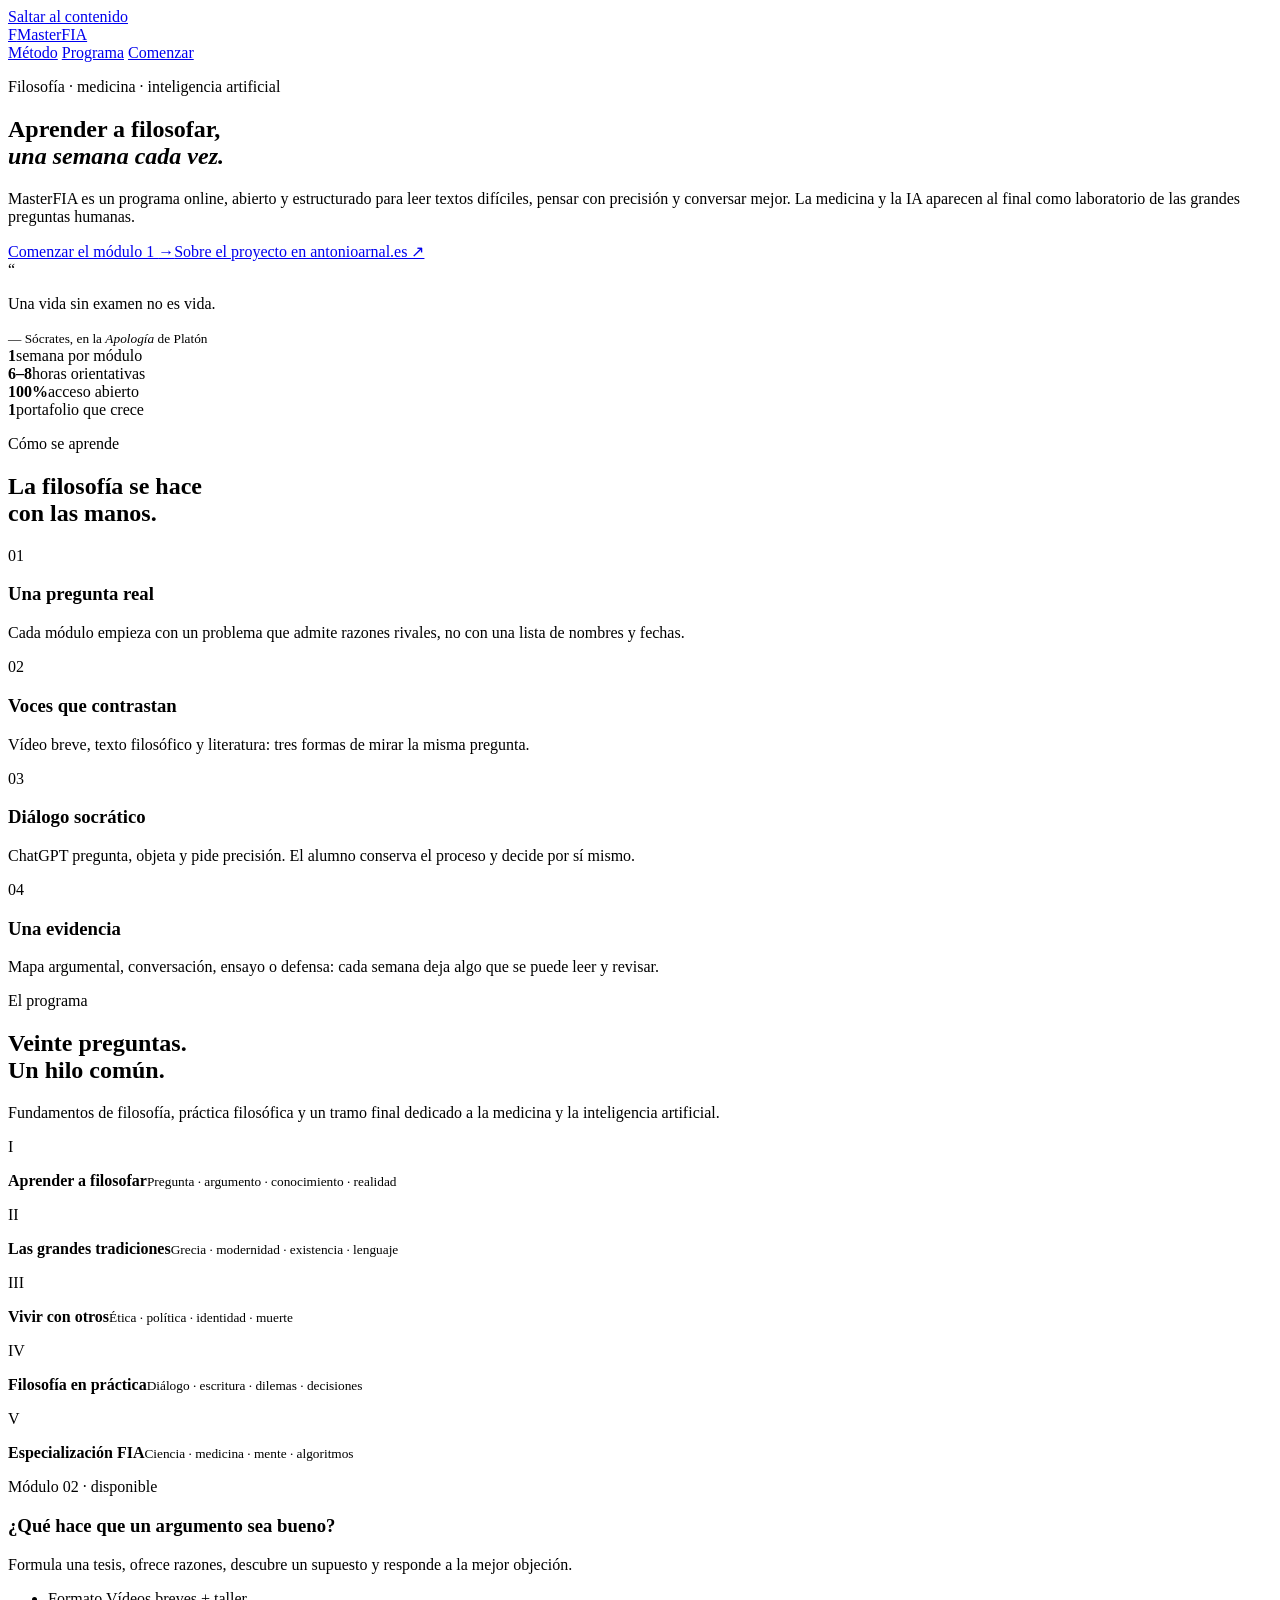
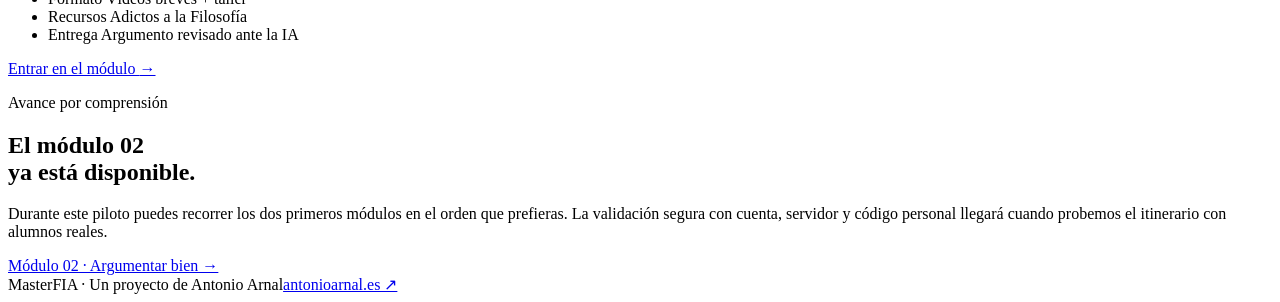
==== commit 41e1f63a: "Asegura los enlaces del curso en la ruta integrada" ====
--- a/index.html
+++ b/index.html
@@ -3,6 +3,7 @@
 <head>
   <meta charset="utf-8">
   <meta name="viewport" content="width=device-width, initial-scale=1">
+  <base href="/MasterFIA/">
   <meta name="description" content="MasterFIA: una formación filosófica abierta, una pregunta y una semana cada vez.">
   <meta name="theme-color" content="#0c111b">
   <title>MasterFIA · Filosofía, Medicina e Inteligencia Artificial</title>
--- a/assets/masterfia.css
+++ b/assets/masterfia.css
@@ -68,7 +68,7 @@
 .eyebrow { margin: 0 0 12px; color: var(--brand); font: 700 .72rem/1.3 var(--mono); letter-spacing: .12em; text-transform: uppercase; }
 h1, h2, h3, p { margin-top: 0; }
 h1, h2 { font-family: var(--display); letter-spacing: -.045em; line-height: 1.05; }
-h1 { max-width: 740px; margin-bottom: 27px; font-size: clamp(3.3rem, 8vw, 7.5rem); }
+h1 { max-width: 740px; margin-bottom: 27px; font-size: clamp(2.8rem, 6vw, 5.4rem); }
 h1 em, h2 em { color: var(--brand); font-style: normal; }
 .lede { max-width: 660px; color: var(--muted); font-size: 1.15rem; }
 .hero-actions { display: flex; gap: 22px; flex-wrap: wrap; align-items: center; margin-top: 34px; }
@@ -117,7 +117,7 @@
 .breadcrumb a { color: var(--brand); text-decoration: none; }
 
 .module-hero { display: grid; grid-template-columns: minmax(0, 1.35fr) minmax(260px, .65fr); gap: 70px; align-items: end; padding-block: 60px 70px; }
-.module-hero h1 { font-size: clamp(3rem, 7vw, 6.6rem); margin-bottom: 22px; }
+.module-hero h1 { font-size: clamp(2.7rem, 5.2vw, 4.8rem); margin-bottom: 22px; }
 .module-progress { padding: 24px; border: 1px solid var(--line); background: var(--paper); color: var(--muted); box-shadow: var(--shadow); }
 .module-progress > span { display: block; margin-bottom: 15px; color: var(--ink-muted); font: .72rem var(--mono); text-transform: uppercase; letter-spacing: .08em; }
 .module-progress strong { display: block; margin-top: 12px; color: var(--brand); font-size: .95rem; }
@@ -216,7 +216,7 @@
 @media (max-width: 520px) {
   .wrap { width: min(calc(100% - 28px), var(--max)); }
   .site-header { padding-inline: 14px; }
-  h1 { font-size: clamp(2.8rem, 15vw, 4.5rem); }
+  h1 { font-size: clamp(2.5rem, 11vw, 3.8rem); }
   .hero-actions { align-items: stretch; flex-direction: column; }
   .hero-actions .button { width: 100%; }
   .stats div { padding-inline: 10px; }
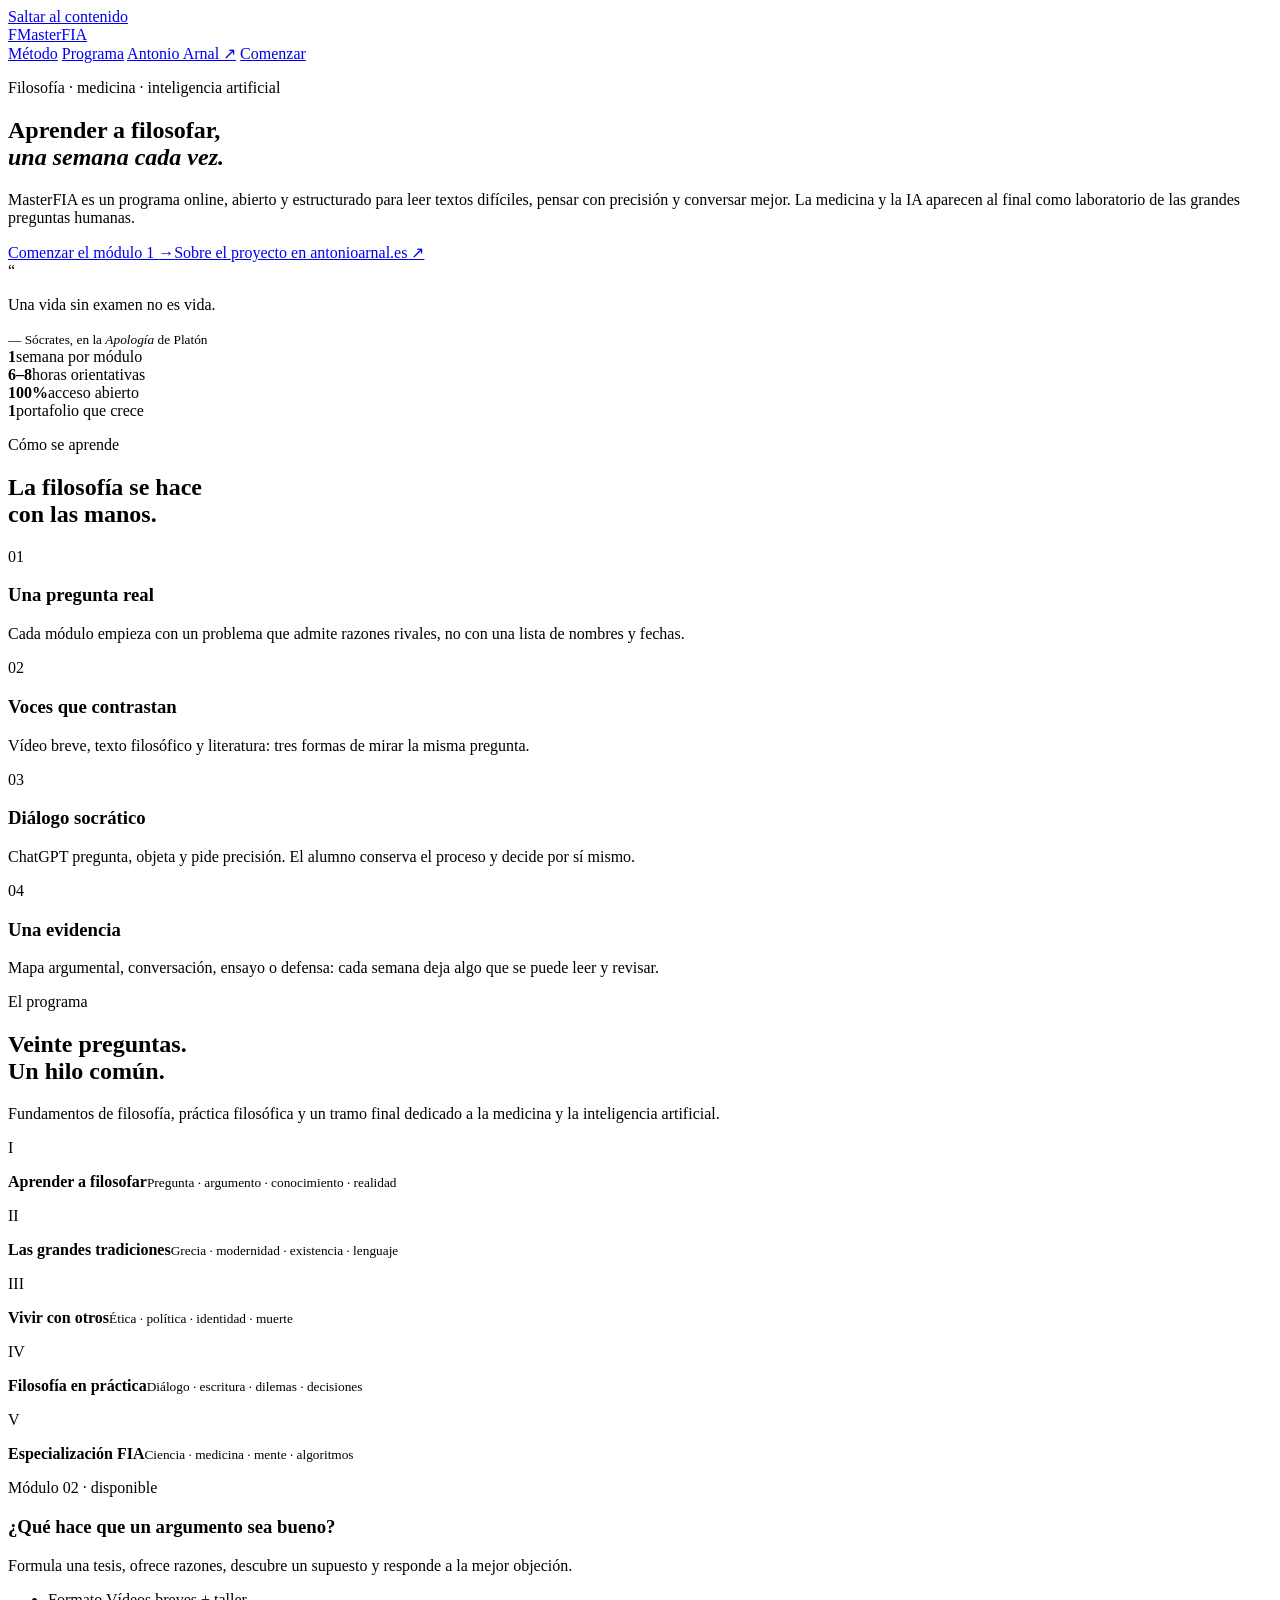
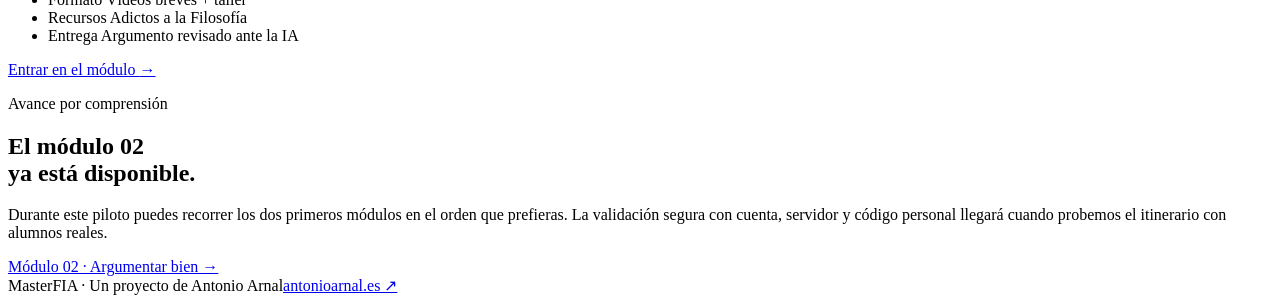
==== commit 4b6a0333: "Ajusta títulos y añade salida al sitio principal" ====
--- a/index.html
+++ b/index.html
@@ -16,6 +16,7 @@
     <nav aria-label="Navegación principal">
       <a href="#metodo">Método</a>
       <a href="#programa">Programa</a>
+      <a class="site-link" href="https://antonioarnal.es">Antonio Arnal ↗</a>
       <a class="button button-small" href="modulo-1.html">Comenzar</a>
     </nav>
   </header>
@@ -25,7 +26,7 @@
         <p class="eyebrow">Filosofía · medicina · inteligencia artificial</p>
         <h1>Aprender a filosofar,<br><em>una semana cada vez.</em></h1>
         <p class="lede">MasterFIA es un programa online, abierto y estructurado para leer textos difíciles, pensar con precisión y conversar mejor. La medicina y la IA aparecen al final como laboratorio de las grandes preguntas humanas.</p>
-        <div class="hero-actions"><a class="button" href="modulo-1.html">Comenzar el módulo 1 <span aria-hidden="true">→</span></a><a class="text-link" href="https://antonioarnal.es/MasterFIA.html">Sobre el proyecto en antonioarnal.es ↗</a></div>
+        <div class="hero-actions"><a class="button" href="modulo-1.html">Comenzar el módulo 1 <span aria-hidden="true">→</span></a><a class="text-link" href="/MasterFIA">Sobre el proyecto en antonioarnal.es ↗</a></div>
       </div>
       <aside class="hero-note" aria-label="Idea central"><span class="quote-mark">“</span><p>Una vida sin examen no es vida.</p><small>— Sócrates, en la <i>Apología</i> de Platón</small></aside>
     </section>
--- a/assets/masterfia.css
+++ b/assets/masterfia.css
@@ -68,7 +68,7 @@
 .eyebrow { margin: 0 0 12px; color: var(--brand); font: 700 .72rem/1.3 var(--mono); letter-spacing: .12em; text-transform: uppercase; }
 h1, h2, h3, p { margin-top: 0; }
 h1, h2 { font-family: var(--display); letter-spacing: -.045em; line-height: 1.05; }
-h1 { max-width: 740px; margin-bottom: 27px; font-size: clamp(2.8rem, 6vw, 5.4rem); }
+h1 { max-width: 740px; margin-bottom: 27px; font-size: clamp(2.6rem, 4.7vw, 4.4rem); }
 h1 em, h2 em { color: var(--brand); font-style: normal; }
 .lede { max-width: 660px; color: var(--muted); font-size: 1.15rem; }
 .hero-actions { display: flex; gap: 22px; flex-wrap: wrap; align-items: center; margin-top: 34px; }
@@ -84,7 +84,7 @@
 .stats span { color: var(--muted); font-size: .84rem; }
 .section { padding-block: 115px; }
 .section-heading { display: grid; grid-template-columns: .75fr 1.25fr; align-items: end; gap: 50px; margin-bottom: 55px; }
-.section-heading h2 { margin: 0; font-size: clamp(2.8rem, 6vw, 5.4rem); }
+.section-heading h2 { margin: 0; font-size: clamp(2.3rem, 4.3vw, 4rem); }
 .section-copy { max-width: 430px; margin: 0; color: var(--muted); font-size: 1.05rem; }
 .method-grid { display: grid; grid-template-columns: repeat(4, 1fr); gap: 1px; background: var(--line); border: 1px solid var(--line); }
 .method-grid article { min-height: 245px; padding: 25px; background: var(--paper); }
@@ -117,7 +117,7 @@
 .breadcrumb a { color: var(--brand); text-decoration: none; }
 
 .module-hero { display: grid; grid-template-columns: minmax(0, 1.35fr) minmax(260px, .65fr); gap: 70px; align-items: end; padding-block: 60px 70px; }
-.module-hero h1 { font-size: clamp(2.7rem, 5.2vw, 4.8rem); margin-bottom: 22px; }
+.module-hero h1 { font-size: clamp(2.5rem, 4.6vw, 4.2rem); margin-bottom: 22px; }
 .module-progress { padding: 24px; border: 1px solid var(--line); background: var(--paper); color: var(--muted); box-shadow: var(--shadow); }
 .module-progress > span { display: block; margin-bottom: 15px; color: var(--ink-muted); font: .72rem var(--mono); text-transform: uppercase; letter-spacing: .08em; }
 .module-progress strong { display: block; margin-top: 12px; color: var(--brand); font-size: .95rem; }
@@ -198,7 +198,7 @@
 .locked-card { border-color: #bfd2ef; background: #f3f7fd; }
 
 @media (max-width: 820px) {
-  .site-header nav a:not(.button) { display: none; }
+  .site-header nav a:not(.button):not(.site-link) { display: none; }
   .hero, .module-hero, .program-layout, .unlock-section { grid-template-columns: 1fr; gap: 40px; }
   .hero { padding-block: 70px; }
   .hero-note { max-width: 480px; }
@@ -216,7 +216,7 @@
 @media (max-width: 520px) {
   .wrap { width: min(calc(100% - 28px), var(--max)); }
   .site-header { padding-inline: 14px; }
-  h1 { font-size: clamp(2.5rem, 11vw, 3.8rem); }
+  h1 { font-size: clamp(2.25rem, 10vw, 3.2rem); }
   .hero-actions { align-items: stretch; flex-direction: column; }
   .hero-actions .button { width: 100%; }
   .stats div { padding-inline: 10px; }
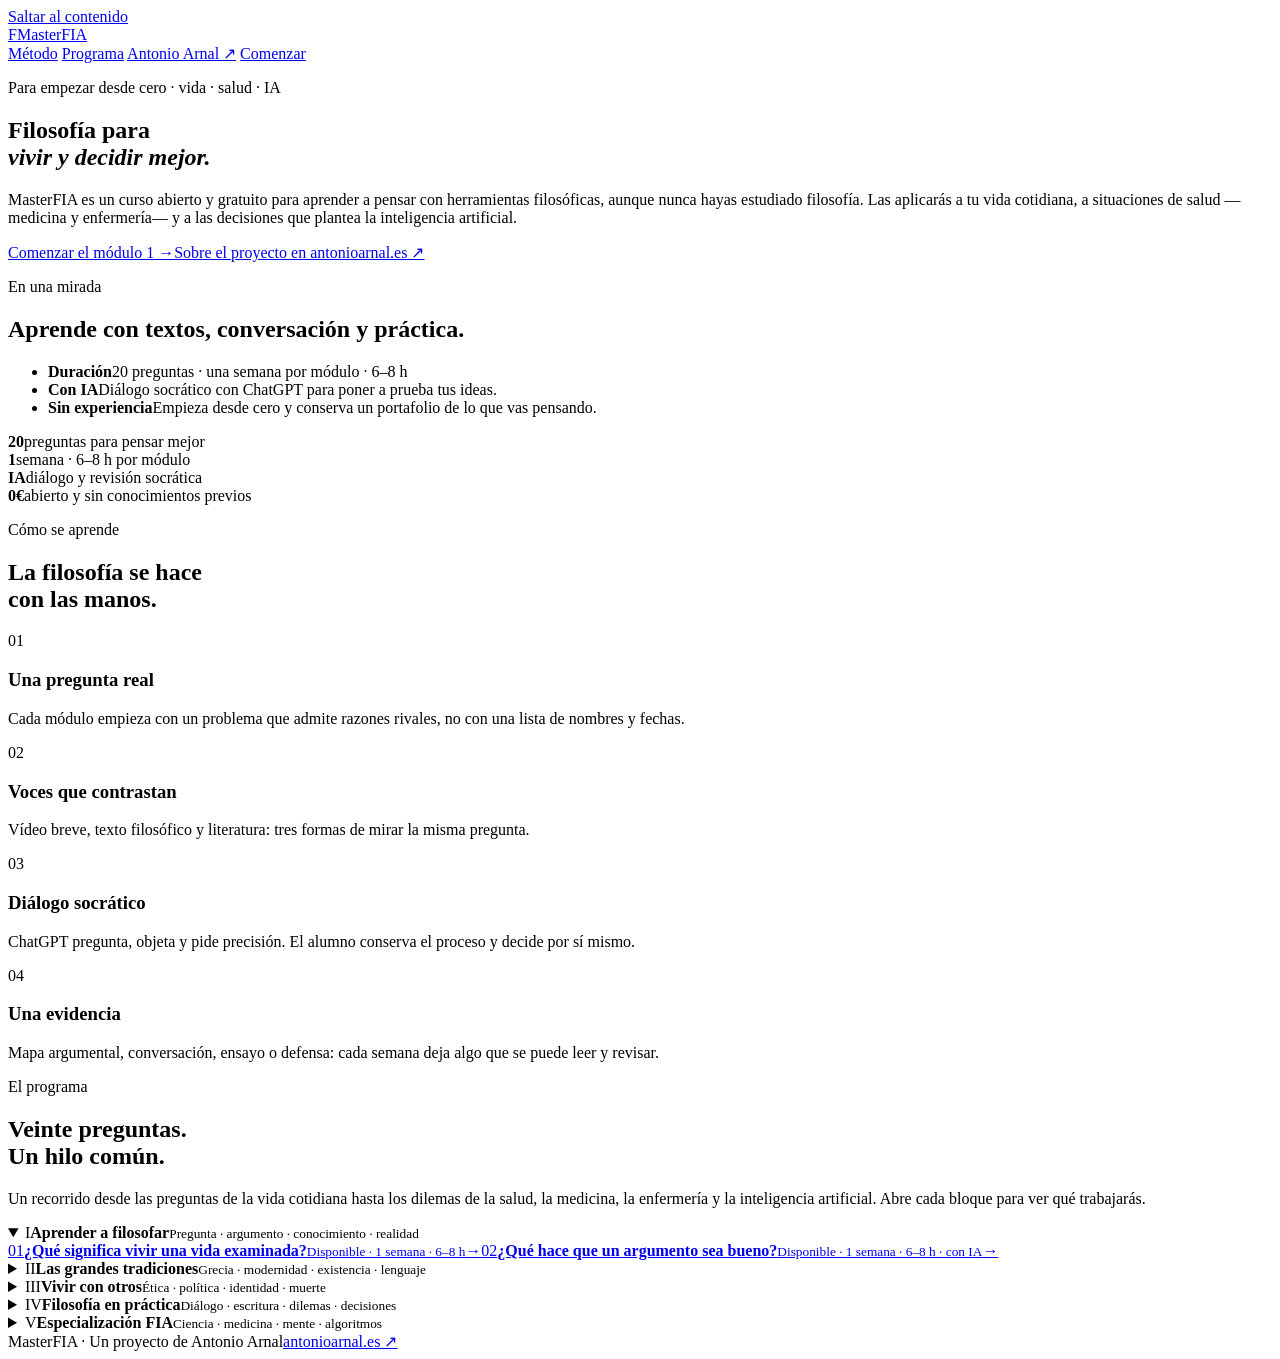
==== commit 8a95ea8e: "Despliega el programa por bloques y aclara los vídeos" ====
--- a/index.html
+++ b/index.html
@@ -6,6 +6,20 @@
   <base href="/MasterFIA/">
   <meta name="description" content="MasterFIA: una formación filosófica abierta, una pregunta y una semana cada vez.">
   <meta name="theme-color" content="#0c111b">
+  <meta name="author" content="Dr. Antonio Arnal">
+  <meta property="og:title" content="MasterFIA · Filosofía, medicina e inteligencia artificial">
+  <meta property="og:description" content="Formación filosófica abierta, una semana y una pregunta cada vez.">
+  <meta property="og:type" content="website">
+  <meta property="og:url" content="https://antonioarnal.es/MasterFIA">
+  <meta property="og:site_name" content="Dr. Antonio Arnal">
+  <meta property="og:image" content="https://antonioarnal.es/assets/portrait-grid/frame-0-0.webp">
+  <meta name="twitter:card" content="summary_large_image">
+  <meta name="twitter:title" content="MasterFIA · Filosofía, medicina e inteligencia artificial">
+  <meta name="twitter:description" content="Formación filosófica abierta, una semana y una pregunta cada vez.">
+  <meta name="twitter:image" content="https://antonioarnal.es/assets/portrait-grid/frame-0-0.webp">
+  <link rel="canonical" href="https://antonioarnal.es/MasterFIA">
+  <link rel="icon" href="/manualhell/icons/logo.png">
+  <script type="application/ld+json">{"@context":"https://schema.org","@type":"Course","name":"MasterFIA","description":"Formación filosófica abierta, una semana y una pregunta cada vez.","url":"https://antonioarnal.es/MasterFIA","provider":{"@type":"Person","name":"Dr. Antonio Arnal","url":"https://antonioarnal.es"}}</script>
   <title>MasterFIA · Filosofía, Medicina e Inteligencia Artificial</title>
   <link rel="stylesheet" href="assets/masterfia.css">
 </head>
@@ -23,17 +37,25 @@
   <main id="contenido">
     <section class="hero wrap">
       <div class="hero-copy">
-        <p class="eyebrow">Filosofía · medicina · inteligencia artificial</p>
-        <h1>Aprender a filosofar,<br><em>una semana cada vez.</em></h1>
-        <p class="lede">MasterFIA es un programa online, abierto y estructurado para leer textos difíciles, pensar con precisión y conversar mejor. La medicina y la IA aparecen al final como laboratorio de las grandes preguntas humanas.</p>
+        <p class="eyebrow">Para empezar desde cero · vida · salud · IA</p>
+        <h1>Filosofía para<br><em>vivir y decidir mejor.</em></h1>
+        <p class="lede">MasterFIA es un curso abierto y gratuito para aprender a pensar con herramientas filosóficas, aunque nunca hayas estudiado filosofía. Las aplicarás a tu vida cotidiana, a situaciones de salud —medicina y enfermería— y a las decisiones que plantea la inteligencia artificial.</p>
         <div class="hero-actions"><a class="button" href="modulo-1.html">Comenzar el módulo 1 <span aria-hidden="true">→</span></a><a class="text-link" href="/MasterFIA">Sobre el proyecto en antonioarnal.es ↗</a></div>
       </div>
-      <aside class="hero-note" aria-label="Idea central"><span class="quote-mark">“</span><p>Una vida sin examen no es vida.</p><small>— Sócrates, en la <i>Apología</i> de Platón</small></aside>
+      <aside class="hero-note" aria-label="Resumen del curso"><p class="eyebrow">En una mirada</p><h2>Aprende con textos, conversación y práctica.</h2><ul class="hero-facts"><li><strong>Duración</strong><span>20 preguntas · una semana por módulo · 6–8 h</span></li><li><strong>Con IA</strong><span>Diálogo socrático con ChatGPT para poner a prueba tus ideas.</span></li><li><strong>Sin experiencia</strong><span>Empieza desde cero y conserva un portafolio de lo que vas pensando.</span></li></ul></aside>
     </section>
-    <section class="stats wrap" aria-label="Datos del programa"><div><strong>1</strong><span>semana por módulo</span></div><div><strong>6–8</strong><span>horas orientativas</span></div><div><strong>100%</strong><span>acceso abierto</span></div><div><strong>1</strong><span>portafolio que crece</span></div></section>
+    <section class="stats wrap" aria-label="Datos del programa"><div><strong>20</strong><span>preguntas para pensar mejor</span></div><div><strong>1</strong><span>semana · 6–8 h por módulo</span></div><div><strong>IA</strong><span>diálogo y revisión socrática</span></div><div><strong>0€</strong><span>abierto y sin conocimientos previos</span></div></section>
     <section class="section wrap" id="metodo"><div class="section-heading"><p class="eyebrow">Cómo se aprende</p><h2>La filosofía se hace<br>con las manos.</h2></div><div class="method-grid"><article><span class="step">01</span><h3>Una pregunta real</h3><p>Cada módulo empieza con un problema que admite razones rivales, no con una lista de nombres y fechas.</p></article><article><span class="step">02</span><h3>Voces que contrastan</h3><p>Vídeo breve, texto filosófico y literatura: tres formas de mirar la misma pregunta.</p></article><article><span class="step">03</span><h3>Diálogo socrático</h3><p>ChatGPT pregunta, objeta y pide precisión. El alumno conserva el proceso y decide por sí mismo.</p></article><article><span class="step">04</span><h3>Una evidencia</h3><p>Mapa argumental, conversación, ensayo o defensa: cada semana deja algo que se puede leer y revisar.</p></article></div></section>
-    <section class="section section-paper wrap" id="programa"><div class="section-heading"><p class="eyebrow">El programa</p><h2>Veinte preguntas.<br>Un hilo común.</h2><p class="section-copy">Fundamentos de filosofía, práctica filosófica y un tramo final dedicado a la medicina y la inteligencia artificial.</p></div><div class="program-layout"><div class="program-list"><div><span>I</span><p><strong>Aprender a filosofar</strong><small>Pregunta · argumento · conocimiento · realidad</small></p></div><div><span>II</span><p><strong>Las grandes tradiciones</strong><small>Grecia · modernidad · existencia · lenguaje</small></p></div><div><span>III</span><p><strong>Vivir con otros</strong><small>Ética · política · identidad · muerte</small></p></div><div><span>IV</span><p><strong>Filosofía en práctica</strong><small>Diálogo · escritura · dilemas · decisiones</small></p></div><div><span>V</span><p><strong>Especialización FIA</strong><small>Ciencia · medicina · mente · algoritmos</small></p></div></div><article class="module-card"><p class="eyebrow">Módulo 02 · disponible</p><h3>¿Qué hace que un argumento sea bueno?</h3><p>Formula una tesis, ofrece razones, descubre un supuesto y responde a la mejor objeción.</p><ul><li><span>Formato</span> Vídeos breves + taller</li><li><span>Recursos</span> Adictos a la Filosofía</li><li><span>Entrega</span> Argumento revisado ante la IA</li></ul><a class="button button-dark" href="modulo-2.html">Entrar en el módulo <span aria-hidden="true">→</span></a></article></div></section>
-    <section class="section wrap unlock-section"><div><p class="eyebrow">Avance por comprensión</p><h2>El módulo 02<br>ya está disponible.</h2></div><div class="unlock-copy"><p>Durante este piloto puedes recorrer los dos primeros módulos en el orden que prefieras. La validación segura con cuenta, servidor y código personal llegará cuando probemos el itinerario con alumnos reales.</p><a class="outline-link" href="modulo-2.html">Módulo 02 · Argumentar bien →</a></div></section>
+    <section class="section section-paper wrap" id="programa">
+      <div class="section-heading"><p class="eyebrow">El programa</p><h2>Veinte preguntas.<br>Un hilo común.</h2><p class="section-copy">Un recorrido desde las preguntas de la vida cotidiana hasta los dilemas de la salud, la medicina, la enfermería y la inteligencia artificial. Abre cada bloque para ver qué trabajarás.</p></div>
+      <div class="program-layout"><div class="program-list">
+        <details class="program-item" open><summary><span>I</span><span class="program-summary"><strong>Aprender a filosofar</strong><small>Pregunta · argumento · conocimiento · realidad</small></span></summary><div class="program-modules"><a class="program-module" href="modulo-1.html"><span class="program-module-number">01</span><span><strong>¿Qué significa vivir una vida examinada?</strong><small>Disponible · 1 semana · 6–8 h</small></span><span class="program-module-arrow">→</span></a><a class="program-module" href="modulo-2.html"><span class="program-module-number">02</span><span><strong>¿Qué hace que un argumento sea bueno?</strong><small>Disponible · 1 semana · 6–8 h · con IA</small></span><span class="program-module-arrow">→</span></a></div></details>
+        <details class="program-item"><summary><span>II</span><span class="program-summary"><strong>Las grandes tradiciones</strong><small>Grecia · modernidad · existencia · lenguaje</small></span></summary><div class="program-modules"><div class="program-module is-locked"><span class="program-module-number">03</span><span><strong>¿Qué podemos aprender de los primeros filósofos?</strong><small>Próximamente</small></span><span class="program-lock">Próximamente</span></div><div class="program-module is-locked"><span class="program-module-number">04</span><span><strong>¿Qué cambia cuando cambia nuestra idea de razón?</strong><small>Próximamente</small></span><span class="program-lock">Próximamente</span></div><div class="program-module is-locked"><span class="program-module-number">05</span><span><strong>¿Cómo vivir cuando no hay respuestas definitivas?</strong><small>Próximamente</small></span><span class="program-lock">Próximamente</span></div><div class="program-module is-locked"><span class="program-module-number">06</span><span><strong>¿Qué hace el lenguaje con lo que pensamos?</strong><small>Próximamente</small></span><span class="program-lock">Próximamente</span></div></div></details>
+        <details class="program-item"><summary><span>III</span><span class="program-summary"><strong>Vivir con otros</strong><small>Ética · política · identidad · muerte</small></span></summary><div class="program-modules"><div class="program-module is-locked"><span class="program-module-number">07</span><span><strong>¿Qué debemos a los demás?</strong><small>Próximamente</small></span><span class="program-lock">Próximamente</span></div><div class="program-module is-locked"><span class="program-module-number">08</span><span><strong>¿Cómo se construye una sociedad justa?</strong><small>Próximamente</small></span><span class="program-lock">Próximamente</span></div><div class="program-module is-locked"><span class="program-module-number">09</span><span><strong>¿Quiénes somos cuando cambiamos?</strong><small>Próximamente</small></span><span class="program-lock">Próximamente</span></div><div class="program-module is-locked"><span class="program-module-number">10</span><span><strong>¿Cómo pensar la muerte y el cuidado?</strong><small>Próximamente</small></span><span class="program-lock">Próximamente</span></div></div></details>
+        <details class="program-item"><summary><span>IV</span><span class="program-summary"><strong>Filosofía en práctica</strong><small>Diálogo · escritura · dilemas · decisiones</small></span></summary><div class="program-modules"><div class="program-module is-locked"><span class="program-module-number">11</span><span><strong>¿Cómo conversar sin convertirlo todo en una batalla?</strong><small>Próximamente</small></span><span class="program-lock">Próximamente</span></div><div class="program-module is-locked"><span class="program-module-number">12</span><span><strong>¿Cómo escribir para pensar mejor?</strong><small>Próximamente</small></span><span class="program-lock">Próximamente</span></div><div class="program-module is-locked"><span class="program-module-number">13</span><span><strong>¿Qué hacemos ante un dilema?</strong><small>Próximamente</small></span><span class="program-lock">Próximamente</span></div><div class="program-module is-locked"><span class="program-module-number">14</span><span><strong>¿Cómo decidir con información incompleta?</strong><small>Próximamente</small></span><span class="program-lock">Próximamente</span></div></div></details>
+        <details class="program-item"><summary><span>V</span><span class="program-summary"><strong>Especialización FIA</strong><small>Ciencia · medicina · mente · algoritmos</small></span></summary><div class="program-modules"><div class="program-module is-locked"><span class="program-module-number">15</span><span><strong>¿Qué cuenta como conocimiento científico?</strong><small>Próximamente</small></span><span class="program-lock">Próximamente</span></div><div class="program-module is-locked"><span class="program-module-number">16</span><span><strong>¿Qué significa cuidar en medicina y enfermería?</strong><small>Próximamente</small></span><span class="program-lock">Próximamente</span></div><div class="program-module is-locked"><span class="program-module-number">17</span><span><strong>¿Qué es la mente y qué puede hacer una IA?</strong><small>Próximamente</small></span><span class="program-lock">Próximamente</span></div><div class="program-module is-locked"><span class="program-module-number">18</span><span><strong>¿Cómo convivir con algoritmos que deciden?</strong><small>Próximamente</small></span><span class="program-lock">Próximamente</span></div><div class="program-module is-locked"><span class="program-module-number">19</span><span><strong>¿Qué futuro queremos construir con la tecnología?</strong><small>Próximamente</small></span><span class="program-lock">Próximamente</span></div><div class="program-module is-locked"><span class="program-module-number">20</span><span><strong>¿Cómo orientar la inteligencia artificial hacia el cuidado?</strong><small>Próximamente</small></span><span class="program-lock">Próximamente</span></div></div></details>
+      </div></div>
+    </section>
   </main>
   <footer class="site-footer wrap"><span>MasterFIA · Un proyecto de Antonio Arnal</span><a href="https://antonioarnal.es">antonioarnal.es ↗</a></footer>
 </body>
--- a/assets/masterfia.css
+++ b/assets/masterfia.css
@@ -73,9 +73,14 @@
 .lede { max-width: 660px; color: var(--muted); font-size: 1.15rem; }
 .hero-actions { display: flex; gap: 22px; flex-wrap: wrap; align-items: center; margin-top: 34px; }
 .hero-note { border: 1px solid var(--line); padding: 32px; background: var(--paper); box-shadow: var(--shadow); }
+.hero-note h2 { margin: 0 0 22px; font-size: clamp(1.7rem, 2.6vw, 2.3rem); }
 .quote-mark { display: block; color: var(--cyan); font: 5rem/.7 Georgia, serif; }
-.hero-note p { margin: 8px 0 14px; font: 700 clamp(1.5rem, 3vw, 2.15rem)/1.08 var(--display); letter-spacing: -.04em; }
+.hero-note p:not(.eyebrow) { margin: 8px 0 14px; font: 700 clamp(1.5rem, 3vw, 2.15rem)/1.08 var(--display); letter-spacing: -.04em; }
 .hero-note small { color: var(--muted); }
+.hero-facts { list-style: none; margin: 0; padding: 0; border-top: 1px solid var(--line); }
+.hero-facts li { display: grid; grid-template-columns: 100px 1fr; gap: 12px; padding: 13px 0; border-bottom: 1px solid var(--line); }
+.hero-facts strong { color: var(--brand); font: 700 .7rem/1.3 var(--mono); letter-spacing: .08em; text-transform: uppercase; }
+.hero-facts span { color: var(--muted); font-size: .9rem; }
 .stats { display: grid; grid-template-columns: repeat(4, 1fr); border-top: 1px solid var(--line); border-bottom: 1px solid var(--line); }
 .stats div { display: grid; gap: 4px; padding: 25px 18px; border-right: 1px solid var(--line); }
 .stats div:first-child { padding-left: 0; }
@@ -93,13 +98,33 @@
 .method-grid p { color: var(--muted); margin-bottom: 0; font-size: .94rem; }
 .section-paper { background: var(--paper); color: var(--ink); padding: 80px 50px; }
 .section-paper .eyebrow { color: var(--cyan); }
-.program-layout { display: grid; grid-template-columns: 1fr 1fr; gap: 60px; align-items: start; }
+.program-layout { display: block; }
 .program-list { border-top: 1px solid var(--dark-line); }
 .program-list > div { display: grid; grid-template-columns: 45px 1fr; gap: 18px; align-items: center; padding: 19px 0; border-bottom: 1px solid var(--dark-line); }
 .program-list > div > span { color: var(--ink-muted); font: .85rem var(--mono); }
 .program-list p { margin: 0; display: grid; gap: 4px; }
 .program-list strong { font-size: 1rem; }
 .program-list small { color: var(--muted); }
+.program-item { border-bottom: 1px solid var(--dark-line); }
+.program-item summary { display: grid; grid-template-columns: 45px 1fr; gap: 18px; align-items: center; padding: 19px 0; cursor: pointer; list-style: none; }
+.program-item summary::-webkit-details-marker { display: none; }
+.program-item summary::after { content: "+"; justify-self: end; color: var(--brand); font: 1.4rem/1 var(--mono); }
+.program-item[open] summary::after { content: "−"; }
+.program-item summary > span:first-child { color: var(--ink-muted); font: .85rem var(--mono); }
+.program-summary { display: grid; gap: 4px; }
+.program-summary strong { font-size: 1rem; }
+.program-summary small { color: var(--muted); }
+.program-modules { display: grid; gap: 8px; padding: 0 0 18px 63px; }
+.program-module { display: grid; grid-template-columns: 34px 1fr auto; gap: 12px; align-items: center; padding: 12px 14px; color: var(--ink); text-decoration: none; background: rgba(255,255,255,.55); border: 1px solid var(--dark-line); }
+.program-module:hover { border-color: var(--brand); }
+.program-module-number { color: var(--brand); font: .72rem var(--mono); }
+.program-module > span:nth-child(2) { display: grid; gap: 3px; }
+.program-module strong { font-size: .94rem; font-weight: 700; }
+.program-module small { color: var(--muted); font-size: .82rem; }
+.program-module-arrow { color: var(--brand); font-size: 1.1rem; }
+.program-module.is-locked { cursor: default; opacity: .72; }
+.program-module.is-locked:hover { border-color: var(--dark-line); }
+.program-lock { color: var(--muted); font: .65rem var(--mono); letter-spacing: .06em; text-transform: uppercase; }
 .module-card { padding: 32px; background: var(--paper); color: var(--ink); border: 1px solid var(--line); box-shadow: var(--shadow); }
 .module-card h3 { margin: 0 0 12px; font: 700 2rem/1.05 var(--display); letter-spacing: -.045em; }
 .module-card > p:not(.eyebrow) { color: var(--muted); }
